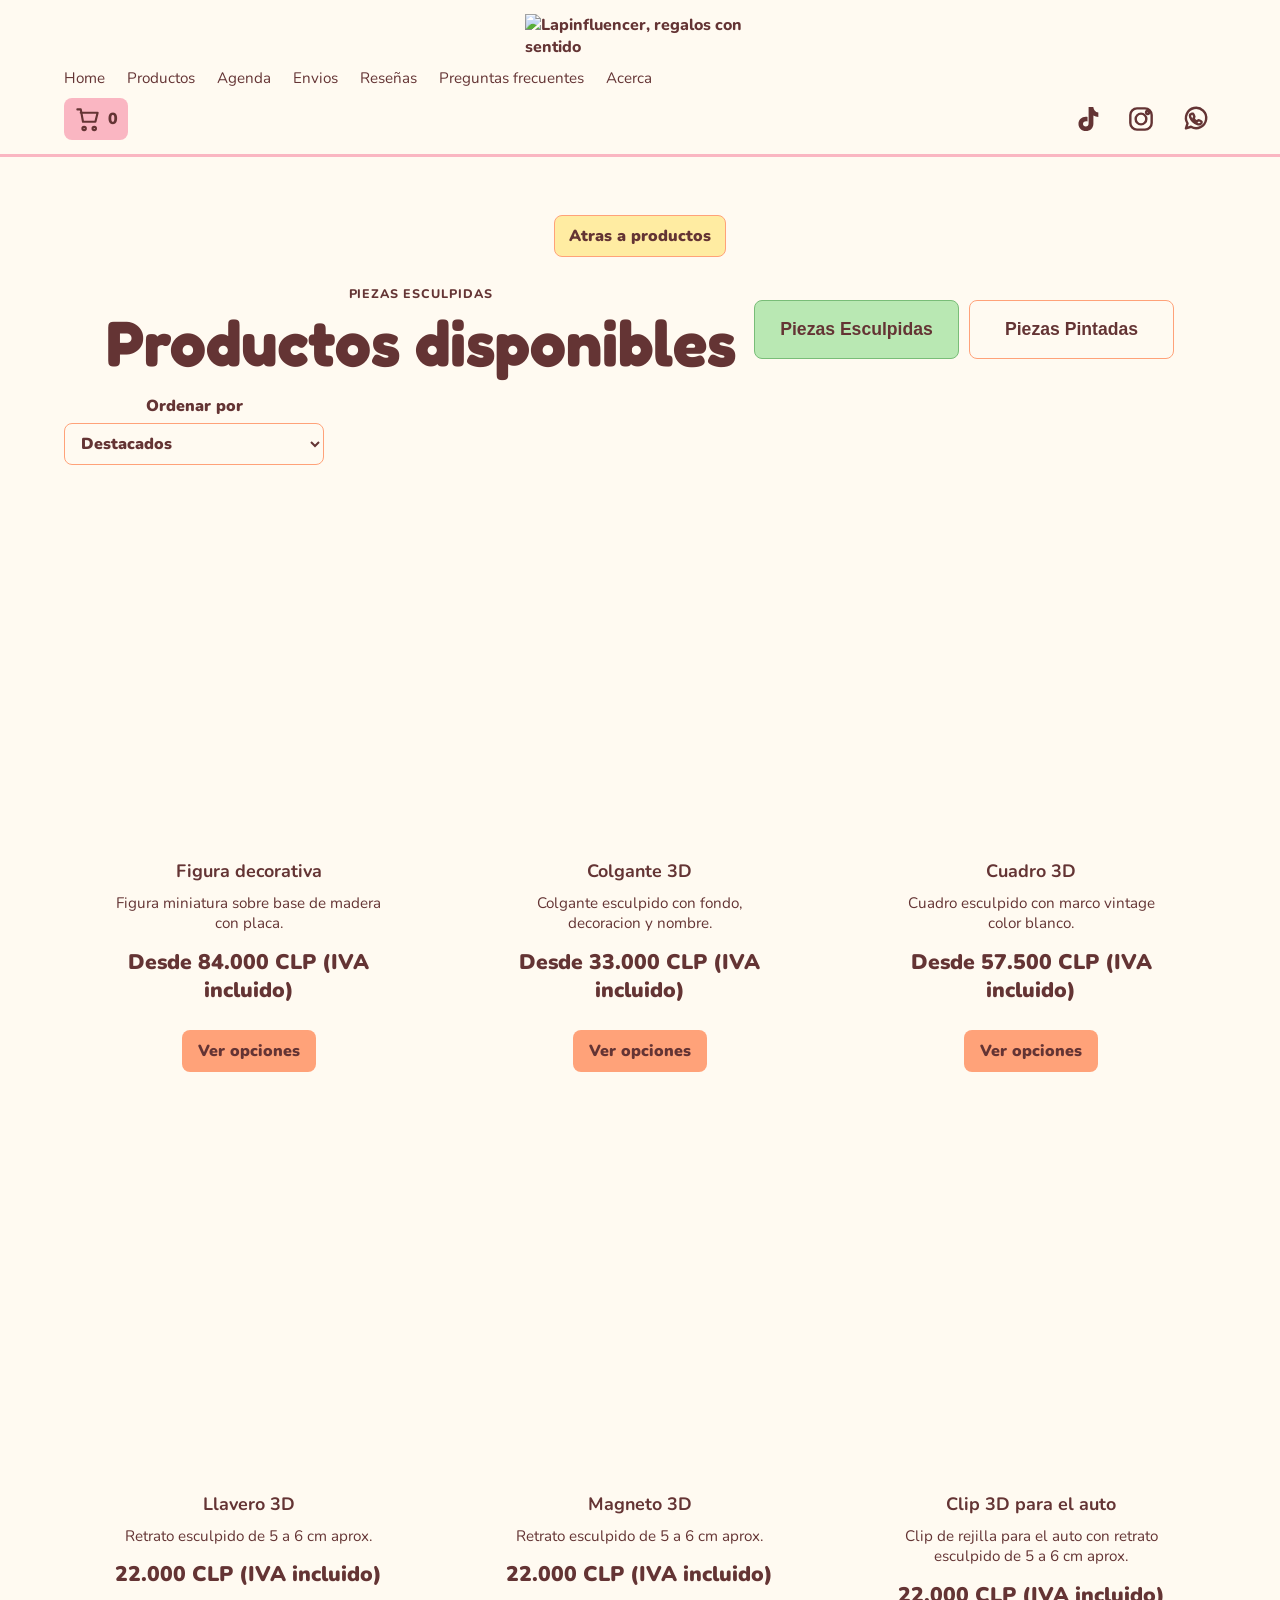
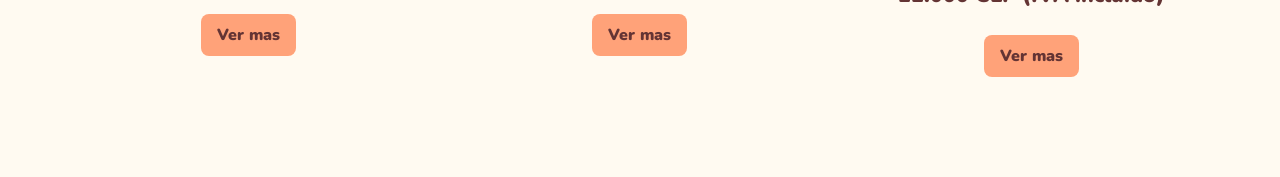
==== categoria.html @ a0ff8cf0 "Add files via upload" ====
<!doctype html>
<html lang="es">
  <head>
    <meta charset="utf-8" />
    <meta name="viewport" content="width=device-width, initial-scale=1" />
    <title>Categoria | Lapinfluencer</title>
    <link rel="preconnect" href="https://fonts.googleapis.com" />
    <link rel="preconnect" href="https://fonts.gstatic.com" crossorigin />
    <link href="https://fonts.googleapis.com/css2?family=Fredoka:wght@600;700&family=Nunito:wght@400;700;900&display=swap" rel="stylesheet" />
    <link rel="stylesheet" href="styles.css" />
  </head>
  <body>
    <header class="site-header">
      <a class="brand" href="index.html#inicio" aria-label="Ir al inicio">
        <img class="brand-logo" src="assets/logo-lapinfluencer.png" alt="Lapinfluencer, regalos con sentido" />
      </a>
      <nav class="top-nav" aria-label="Navegacion principal">
        <a href="index.html#inicio">Home</a>
        <a href="index.html#productos">Productos</a>
        <a href="index.html#agenda">Agenda</a>
        <a href="index.html#envios">Envios</a>
        <a href="index.html#reviews">Reseñas</a>
        <a href="index.html#preguntas">Preguntas frecuentes</a>
        <a href="index.html#acerca">Acerca</a>
      </nav>
      <div class="header-actions">
        <button class="cart-button" type="button" id="cart-open-button" aria-label="Abrir carrito">
          <svg aria-hidden="true" viewBox="0 0 24 24">
            <path d="M6 6h15l-2 8H8L6 3H3" />
            <circle cx="9" cy="20" r="1.5" />
            <circle cx="18" cy="20" r="1.5" />
          </svg>
          <span id="cart-count">0</span>
        </button>
        <div class="social-links" aria-label="Redes sociales">
          <a href="https://www.tiktok.com/@lapinfluencer" target="_blank" rel="noopener" aria-label="TikTok Lapinfluencer">
            <svg aria-hidden="true" viewBox="0 0 24 24">
              <path d="M16.7 3c.3 2.2 1.6 3.8 3.8 4.2v3.3c-1.3 0-2.5-.4-3.7-1.1v5.9c0 3.4-2.3 5.7-5.7 5.7-3 0-5.5-2.3-5.5-5.3 0-3.2 2.6-5.5 5.9-5.3.3 0 .6.1.9.1v3.4c-.3-.1-.6-.2-1-.2-1.4 0-2.4.8-2.4 2 0 1.1.9 1.9 2.1 1.9 1.3 0 2.1-.8 2.1-2.4V3h3.5Z" />
            </svg>
          </a>
          <a href="https://www.instagram.com/lapinfluencer/" target="_blank" rel="noopener" aria-label="Instagram Lapinfluencer">
            <svg aria-hidden="true" viewBox="0 0 24 24">
              <rect x="4" y="4" width="16" height="16" rx="5" />
              <circle cx="12" cy="12" r="4" />
              <circle cx="17" cy="7" r="1.2" />
            </svg>
          </a>
          <a href="https://wa.me/56985781006" target="_blank" rel="noopener" aria-label="WhatsApp Lapinfluencer">
            <svg aria-hidden="true" viewBox="0 0 24 24">
              <path d="M5.2 19 6.4 15.3A7.6 7.6 0 1 1 9 17.8L5.2 19Z" />
              <path d="M9.1 8.4c.2-.4.4-.4.7-.4h.5c.2 0 .4.1.5.4l.7 1.6c.1.2.1.4-.1.6l-.4.5c-.1.1-.2.3 0 .5.5.9 1.3 1.7 2.3 2.2.2.1.4.1.5-.1l.6-.7c.2-.2.4-.2.6-.1l1.6.8c.3.1.4.3.4.6 0 .6-.5 1.4-1.1 1.6-.5.2-1.1.3-2-.1-2.5-.8-4.6-2.9-5.5-5.3-.3-.8-.2-1.4 0-1.8Z" />
            </svg>
          </a>
        </div>
      </div>
    </header>

    <main>
      <section class="category-page" id="productos" aria-labelledby="current-category-title">
        <a class="back-link" href="index.html#productos">Atras a productos</a>
        <div class="toolbar">
          <div>
            <p class="eyebrow" id="current-category-label">Productos</p>
            <h1 id="current-category-title">Productos disponibles</h1>
          </div>
          <div class="category-tabs" aria-label="Cambiar categoria">
            <button class="category-button active" type="button" data-category="esculpidas">
              <span>Piezas Esculpidas</span>
            </button>
            <button class="category-button" type="button" data-category="pintadas">
              <span>Piezas Pintadas</span>
            </button>
          </div>
        </div>

        <label class="sort-choice" aria-label="Ordenar productos">
          <span>Ordenar por</span>
          <select id="sort-select">
            <option value="featured">Destacados</option>
            <option value="price-asc">Ordenar de menor a mayor</option>
            <option value="price-desc">Ordenar de mayor a menor</option>
          </select>
        </label>

        <button class="text-button" type="button" id="back-button" hidden>Atras</button>
        <div class="product-grid" id="product-grid" aria-live="polite"></div>
        <div class="option-view" id="option-view" hidden></div>
      </section>
    </main>

    <aside class="cart-drawer" id="cart-drawer" aria-label="Carrito" hidden>
      <div class="cart-panel">
        <div class="cart-header">
          <h2>Carrito</h2>
          <button class="icon-button" type="button" id="cart-close-button" aria-label="Cerrar carrito">x</button>
        </div>
        <div class="cart-items" id="cart-items"></div>
        <p class="cart-agenda" id="cart-agenda">Agenda: sin semana seleccionada.</p>
        <p class="cart-empty" id="cart-empty">Tu carrito esta vacio.</p>
        <div class="cart-summary">
          <p class="cart-total" id="cart-total">Total referencial: 0 CLP</p>
          <p class="cart-final" id="cart-final">Total del pedido: 0 CLP</p>
          <p class="cart-deposit" id="cart-deposit">Abono para agendar: 0 CLP</p>
          <label class="payment-field">
            <span>Metodo de pago</span>
            <select id="cart-payment">
              <option value="">Seleccionar</option>
              <option value="Transferencia">Transferencia</option>
              <option value="Deposito">Deposito</option>
              <option value="Link de pago credito">Link de pago credito</option>
            </select>
          </label>
          <p class="cart-warning" id="cart-warning" hidden></p>
        </div>
        <p class="cart-note">Al agendar pedido seras redirigido a WhatsApp para coordinar los detalles.</p>
        <a class="button primary cart-whatsapp" id="cart-whatsapp" href="https://wa.me/56985781006" target="_blank" rel="noopener">Agendar Pedido</a>
      </div>
    </aside>

    <script src="script.js"></script>
  </body>
</html>
---- styles.css ----
:root {
  --ink: #643434;
  --muted: #643434;
  --paper: #fffaf1;
  --surface: #fffaf1;
  --rose: #fab6c2;
  --rose-dark: #643434;
  --mint: #ffa279;
  --sky: #ffeca2;
  --sun: #ffa279;
  --line: #ffa279;
  --shadow: 0 18px 45px rgba(100, 52, 52, 0.13);
  font-family: "Nunito", Arial, Helvetica, sans-serif;
}

* {
  box-sizing: border-box;
}

html {
  scroll-behavior: smooth;
}

body {
  margin: 0;
  color: var(--ink);
  background: var(--paper);
}

main {
  text-align: center;
}

a {
  color: inherit;
  text-decoration: none;
}

.site-header {
  position: static;
  z-index: auto;
  display: grid;
  grid-template-columns: 1fr;
  grid-template-areas:
    "brand"
    "nav"
    "actions";
  align-items: start;
  justify-content: flex-start;
  row-gap: 10px;
  min-height: 96px;
  padding: 14px 5vw;
  background: rgba(255, 250, 241, 0.92);
  border-bottom: 3px solid #fab6c2;
  backdrop-filter: blur(14px);
}

.brand,
.top-nav,
.hero-actions,
.toolbar,
.social-links,
.header-actions,
.cart-button {
  display: flex;
  align-items: center;
}

.brand {
  grid-area: brand;
  justify-self: center;
  gap: 10px;
  font-weight: 800;
  letter-spacing: 0;
}

.brand-logo {
  display: block;
  width: min(230px, 58vw);
  height: auto;
}

.brand-text {
  display: grid;
  gap: 2px;
  line-height: 1;
}

.brand-text strong {
  font-size: 0.98rem;
}

.brand-text small {
  color: var(--muted);
  font-size: 0.66rem;
  font-weight: 900;
  letter-spacing: 0.08em;
}

.brand-mark {
  display: grid;
  width: 38px;
  height: 38px;
  place-items: center;
  color: #643434;
  background: #fab6c2;
  border-radius: 8px;
}

.top-nav {
  grid-area: nav;
  width: 100%;
  gap: 22px;
  color: var(--muted);
  font-size: 0.95rem;
}

.top-nav a {
  flex: 0 0 auto;
}

.header-actions {
  grid-area: actions;
  display: grid;
  grid-template-columns: auto 1fr auto;
  align-items: center;
  gap: 12px;
  width: 100%;
  white-space: nowrap;
}

.cart-button {
  grid-column: 1;
  gap: 7px;
  min-height: 42px;
  padding: 0 10px;
  color: #643434;
  background: #fab6c2;
  border: 0;
  border-radius: 8px;
  cursor: pointer;
  font: inherit;
  font-weight: 900;
}

.cart-button svg {
  width: 27px;
  height: 27px;
  fill: none;
  stroke: currentColor;
  stroke-linecap: round;
  stroke-linejoin: round;
  stroke-width: 1.9;
}

.social-links {
  grid-column: 3;
  justify-self: end;
  margin-left: 0;
  gap: 12px;
}

.social-links a {
  display: grid;
  width: 42px;
  height: 42px;
  place-items: center;
  color: #643434;
  background: transparent;
  border-radius: 0;
  font-size: 0.78rem;
  font-weight: 900;
}

.social-links svg {
  width: 32px;
  height: 32px;
  fill: none;
  stroke: currentColor;
  stroke-linecap: round;
  stroke-linejoin: round;
  stroke-width: 1.8;
}

.social-links a:first-child svg {
  fill: currentColor;
  stroke: none;
}

.social-links a:nth-child(1) {
  background: transparent;
}

.social-links a:nth-child(2) {
  color: #643434;
  background: transparent;
}

.social-links a:nth-child(3) {
  background: transparent;
}

.cart-drawer {
  position: fixed;
  inset: 0;
  z-index: 30;
  display: flex;
  justify-content: flex-end;
  background: rgba(100, 52, 52, 0.32);
}

.cart-drawer[hidden] {
  display: none;
}

.cart-panel {
  display: grid;
  grid-template-rows: auto minmax(90px, 1fr) auto auto auto auto;
  width: min(420px, 100%);
  height: 100%;
  padding: 22px;
  overflow: hidden;
  background: #fffaf1;
  border-left: 6px solid #fab6c2;
  box-shadow: var(--shadow);
}

.cart-header {
  display: flex;
  align-items: center;
  justify-content: space-between;
  gap: 16px;
  margin-bottom: 18px;
}

.cart-header h2 {
  margin: 0;
  font-size: 2rem;
}

.icon-button {
  display: grid;
  width: 38px;
  height: 38px;
  place-items: center;
  color: var(--ink);
  background: #fffaf1;
  border: 1px solid var(--line);
  border-radius: 8px;
  cursor: pointer;
  font-size: 1.6rem;
  line-height: 1;
}

.cart-items {
  display: grid;
  align-content: start;
  align-items: start;
  gap: 12px;
  min-height: 0;
  padding-right: 4px;
  overflow: auto;
}

.cart-item {
  display: grid;
  grid-template-columns: minmax(0, 1fr) auto;
  align-items: start;
  gap: 14px;
  padding: 14px;
  text-align: left;
  background: #fffaf1;
  border: 1px solid #fab6c2;
  border-radius: 8px;
}

.cart-item h3 {
  margin: 0 0 6px;
  font-size: 1rem;
  line-height: 1.25;
  overflow-wrap: anywhere;
}

.cart-item p,
.cart-item span,
.cart-empty,
.cart-note,
.cart-agenda {
  margin: 0;
  color: var(--muted);
  line-height: 1.45;
}

.cart-agenda {
  margin-top: 16px;
  padding: 12px;
  background: #fab6c2;
  border: 1px solid #ffa279;
  border-radius: 8px;
  font-weight: 900;
}

.cart-note {
  margin-top: 16px;
  padding: 12px;
  background: #ffeca2;
  border: 1px solid #ffa279;
  border-radius: 8px;
  font-weight: 800;
}

.cart-summary {
  display: grid;
  gap: 10px;
  margin-top: 12px;
  padding: 12px;
  max-height: 44vh;
  overflow: auto;
  text-align: center;
  background: rgba(250, 182, 194, 0.32);
  border: 1px solid #fab6c2;
  border-radius: 8px;
}

.cart-total {
  margin: 0;
  color: #643434;
  font-size: 1.08rem;
  font-weight: 900;
}

.cart-final,
.cart-deposit {
  margin: 0;
  color: #643434;
  font-weight: 900;
}

.cart-final,
.cart-deposit {
  font-size: 1.02rem;
}

.payment-field {
  display: grid;
  gap: 6px;
  color: #643434;
  font-weight: 900;
}

.payment-field select {
  width: 100%;
  min-height: 38px;
  padding: 0 10px;
  color: #643434;
  background: #fffaf1;
  border: 1px solid #ffa279;
  border-radius: 8px;
  font: inherit;
  text-align: center;
}

.cart-warning {
  color: #643434;
  background: #ffeca2;
  border: 1px solid #ffa279;
  border-radius: 8px;
}

.cart-warning {
  margin: 0;
  padding: 10px;
  font-weight: 900;
  line-height: 1.35;
}

.cart-warning a {
  display: inline-flex;
  align-items: center;
  justify-content: center;
  margin-top: 8px;
  padding: 8px 12px;
  color: #643434;
  text-decoration: none;
  background: #ffa279;
  border-radius: 8px;
}

.remove-button {
  min-height: 34px;
  padding: 0 10px;
  color: var(--rose-dark);
  background: #ffeca2;
  border: 1px solid #ffa279;
  border-radius: 8px;
  cursor: pointer;
  font: inherit;
  font-weight: 800;
}

.cart-whatsapp {
  margin-top: 16px;
}

.cart-whatsapp.disabled {
  pointer-events: none;
  background: #d8d0c8;
  opacity: 0.75;
}

.hero {
  display: grid;
  grid-template-columns: minmax(0, 0.9fr) minmax(260px, 0.75fr);
  gap: 18px;
  align-items: center;
  justify-items: center;
  min-height: auto;
  padding: 18px 5vw 8px;
}

.hero-copy {
  display: grid;
  justify-items: center;
  gap: 5px;
  max-width: 720px;
}

.hero-subtitle {
  color: #643434;
  font-weight: 900;
  text-transform: uppercase;
}

.monthly-spots {
  color: #643434;
  font-weight: 700;
  text-transform: none;
}

.hero-photo,
.about-photo {
  margin: 0;
}

.hero-photo img,
.about-photo img {
  display: block;
  width: 100%;
  height: auto;
  border-radius: 8px;
}

.hero-photo img {
  max-width: 520px;
  margin: 0 auto;
}

.hero-subtitle {
  max-width: 760px;
  margin-bottom: 0;
  font-size: clamp(1rem, 2vw, 1.45rem);
  line-height: 1.1;
}

.monthly-spots {
  margin-top: 0;
  padding: 0;
  background: transparent;
  border: 0;
}

.eyebrow {
  margin: 0 0 10px;
  color: var(--rose-dark);
  font-size: 0.78rem;
  font-weight: 800;
  letter-spacing: 0.08em;
  text-transform: uppercase;
}

h1,
h2,
h3,
p {
  margin-top: 0;
}

h1,
h2,
h3,
.brand-text strong,
.choice-card strong,
.week-label {
  font-family: "Fredoka", "Arial Black", "Nimbus Sans", Arial, Helvetica, sans-serif;
  font-weight: 700;
}

h1 {
  max-width: 780px;
  margin-bottom: 0;
  font-size: clamp(1.9rem, 4.4vw, 3.45rem);
  line-height: 0.98;
  letter-spacing: 0;
}

h2 {
  margin-bottom: 12px;
  font-size: clamp(2rem, 4vw, 3.8rem);
  line-height: 1;
  letter-spacing: 0;
}

h3 {
  margin-bottom: 0;
  font-size: 1.55rem;
  letter-spacing: 0;
}

.hero-copy p:not(.eyebrow),
.about-copy p {
  max-width: 620px;
  color: var(--muted);
  font-size: 1.1rem;
  line-height: 1.65;
}

.hero-copy p:not(.eyebrow) {
  margin-bottom: 0;
  font-size: 1rem;
  line-height: 1.35;
}

.hero-copy .monthly-spots {
  color: #643434;
  font-weight: 700;
}

.idea-callout {
  display: grid;
  gap: 10px;
  justify-items: center;
  max-width: 900px;
  margin: 0 auto;
  padding: 20px;
  background: #ffeca2;
  border: 1px solid #ffa279;
  border-radius: 8px;
}

.idea-button {
  justify-self: center;
}

.idea-callout p {
  margin: 0;
  color: #643434;
  font-size: clamp(1.25rem, 2.4vw, 2rem);
  font-weight: 900;
}

.about-link {
  margin-top: 8px;
}

.hero-actions {
  flex-wrap: wrap;
  justify-content: center;
  gap: 12px;
  margin-top: 28px;
}

.button,
.text-button {
  min-height: 44px;
  border: 1px solid transparent;
  border-radius: 8px;
  cursor: pointer;
  font: inherit;
  font-weight: 800;
}

.button {
  display: inline-flex;
  align-items: center;
  justify-content: center;
  padding: 0 20px;
}

.primary {
  color: #643434;
  background: #ffa279;
}

.secondary {
  color: var(--rose-dark);
  background: #fab6c2;
  border-color: #ffa279;
}

.hero-visual {
  position: relative;
  min-height: 500px;
}

.portrait-card {
  position: absolute;
  display: grid;
  gap: 18px;
  align-content: center;
  justify-items: center;
  width: min(76%, 350px);
  min-height: 390px;
  padding: 28px;
  color: #fffaf1;
  border: 1px solid rgba(255, 255, 255, 0.55);
  border-radius: 8px;
  box-shadow: var(--shadow);
}

.portrait-one {
  top: 20px;
  right: 0;
  background:
    radial-gradient(circle at 50% 35%, rgba(255, 255, 255, 0.36) 0 17%, transparent 18%),
    linear-gradient(155deg, var(--mint), var(--rose));
}

.portrait-two {
  left: 0;
  bottom: 10px;
  min-height: 310px;
  background:
    radial-gradient(circle at 50% 36%, rgba(255, 255, 255, 0.36) 0 18%, transparent 19%),
    linear-gradient(155deg, var(--sun), var(--rose));
}

.pet-face {
  display: grid;
  width: 150px;
  height: 150px;
  place-items: center;
  border: 6px solid rgba(255, 255, 255, 0.78);
  border-radius: 50%;
  font-size: 2.5rem;
  font-weight: 900;
}

.portrait-card small {
  font-size: 1rem;
  font-weight: 800;
}

.catalog-shell,
.about,
.faq,
.agenda,
.reviews-section,
.idea-section {
  padding: 84px 5vw;
}

.idea-section {
  background: #fffaf1;
  border-top: 8px solid #ffeca2;
}

.reviews-section {
  background: #fffaf1;
  border-top: 8px solid #fab6c2;
}

.reviews-grid {
  display: grid;
  grid-template-columns: repeat(3, minmax(0, 1fr));
  gap: 22px;
  max-width: 1040px;
  margin: 0 auto;
}

.review-card {
  display: grid;
  justify-items: center;
  gap: 12px;
  padding: 18px;
  text-align: center;
  background: rgba(255, 236, 162, 0.22);
  border: 1px solid #fab6c2;
  border-radius: 8px;
}

.review-card img {
  display: block;
  width: auto;
  max-width: 100%;
  max-height: 180px;
  object-fit: contain;
}

.review-stars {
  color: #ffa279;
  font-size: 1.25rem;
  font-weight: 900;
  letter-spacing: 0;
}

.review-card p {
  margin: 0;
  color: #643434;
  line-height: 1.45;
}

.customer-reviews {
  display: grid;
  gap: 18px;
  max-width: 1040px;
  margin: 28px auto 0;
}

.customer-reviews h3,
.review-form h3 {
  margin: 0;
  text-align: center;
}

.customer-reviews[hidden] {
  display: none;
}

.review-form {
  display: grid;
  gap: 16px;
  max-width: 820px;
  margin: 30px auto 0;
  padding: 22px;
  text-align: center;
  background: rgba(250, 182, 194, 0.22);
  border: 1px solid #fab6c2;
  border-radius: 8px;
}

.review-form-heading {
  display: grid;
  gap: 6px;
}

.review-form-heading p {
  margin: 0;
  line-height: 1.45;
}

.review-form-grid {
  display: grid;
  grid-template-columns: repeat(2, minmax(0, 1fr));
  gap: 14px;
}

.review-form label {
  display: grid;
  gap: 7px;
  text-align: left;
}

.review-form span {
  font-weight: 800;
}

.review-form input,
.review-form textarea {
  width: 100%;
  padding: 11px 12px;
  color: #643434;
  font: inherit;
  background: #fffaf1;
  border: 1px solid #fab6c2;
  border-radius: 8px;
}

.password-field {
  position: relative;
  display: block;
}

.password-field input {
  padding-right: 48px;
}

.password-toggle {
  position: absolute;
  top: 50%;
  right: 8px;
  display: grid;
  width: 34px;
  height: 34px;
  padding: 0;
  place-items: center;
  color: #643434;
  background: transparent;
  border: 0;
  cursor: pointer;
}

.password-toggle svg {
  width: 22px;
  height: 22px;
  fill: none;
  stroke: currentColor;
  stroke-width: 2;
  transform: translateY(-50%);
}

.rating-stars {
  display: inline-flex;
  gap: 5px;
  align-items: center;
  justify-content: flex-start;
}

.rating-stars button {
  padding: 0;
  color: #fab6c2;
  background: transparent;
  border: 0;
  cursor: pointer;
  font: inherit;
  font-size: 2rem;
  line-height: 1;
}

.rating-stars button.active {
  color: #ffa279;
}

.review-form textarea {
  resize: vertical;
}

.review-form .button {
  justify-self: center;
}

.review-form-message {
  min-height: 1.25em;
  margin: 0;
  font-weight: 800;
}

.review-form-message.success {
  color: #3f8d4f;
}

.review-form-message.error {
  color: #9a3a3a;
}

@media (max-width: 680px) {
  .review-form-grid {
    grid-template-columns: 1fr;
  }

  .option-image-row-pair {
    grid-template-columns: 1fr;
    gap: 0;
  }

  .option-image-row-pair .option-image-primary {
    min-height: 220px;
    margin-bottom: -12px;
  }

  .option-image-row-pair .option-image-secondary {
    min-height: 190px;
    margin-top: -10px;
  }
}

.catalog-shell {
  padding-top: 18px;
}

.section-heading {
  max-width: 760px;
  margin: 0 auto 28px;
}

.catalog-layout {
  display: grid;
  grid-template-columns: 320px minmax(0, 1fr);
  gap: 24px;
  align-items: center;
}

.catalog-choice {
  display: grid;
  grid-template-columns: repeat(2, minmax(0, 1fr));
  gap: 18px;
  align-items: stretch;
  max-width: 980px;
  margin: 0 auto;
}

.choice-card {
  display: flex;
  flex-direction: column;
  align-items: center;
  gap: 18px;
  min-height: 230px;
  padding: 24px;
  text-align: center;
  background: transparent;
  border: 0;
  border-radius: 8px;
}

.choice-copy {
  display: flex;
  flex-direction: column;
  align-items: center;
  gap: 8px;
  min-width: 0;
}

.choice-card strong {
  display: block;
  margin-bottom: 8px;
  font-size: clamp(1.6rem, 3vw, 2.4rem);
  line-height: 1;
}

.choice-card small {
  display: grid;
  gap: 14px;
  color: #643434;
  font-size: 1rem;
  line-height: 1.45;
}

.choice-icon {
  display: flex;
  width: 100%;
  height: 220px;
  align-items: center;
  justify-content: center;
  color: #643434;
  background: transparent;
  border-radius: 8px;
  font-size: 1.6rem;
  font-weight: 900;
  overflow: visible;
  padding: 0;
}

.choice-icon img {
  display: block;
  width: auto;
  max-width: 100%;
  height: auto;
  max-height: 100%;
  margin: 0 auto;
  object-fit: contain;
}

.choice-painted .choice-icon {
  color: #643434;
  background: transparent;
}

.choice-painted .choice-icon img {
  object-position: center center;
}

.choice-sculpted {
  border-color: transparent;
}

.choice-painted {
  border-color: transparent;
}

.catalog-panel,
.catalog-content {
  background: var(--surface);
  border: 1px solid #fab6c2;
  border-radius: 8px;
  box-shadow: var(--shadow);
}

.catalog-panel {
  display: grid;
  gap: 8px;
  padding: 10px;
}

.category-button {
  display: grid;
  justify-items: center;
  gap: 6px;
  width: 100%;
  padding: 18px;
  color: var(--ink);
  text-align: center;
  background: transparent;
  border: 1px solid transparent;
  border-radius: 8px;
  cursor: pointer;
}

.category-button span {
  font-size: 1.1rem;
  font-weight: 900;
}

.category-button small {
  color: var(--muted);
  line-height: 1.4;
}

.category-button.active {
  background: #fab6c2;
  border-color: #ffa279;
}

.catalog-content {
  min-height: 520px;
  padding: 22px;
}

.toolbar {
  justify-content: space-between;
  gap: 18px;
  margin-bottom: 20px;
}

.sort-choice {
  display: grid;
  gap: 6px;
  max-width: 260px;
  margin: -4px 0 18px;
  color: #643434;
  font-weight: 900;
}

.sort-choice select {
  min-height: 42px;
  width: 100%;
  color: #643434;
  background: #fffaf1;
  border: 1px solid #ffa279;
  border-radius: 8px;
  padding: 0 12px;
  font: inherit;
}

.text-button {
  padding: 0 16px;
  color: var(--rose-dark);
  background: #fab6c2;
  border-color: #ffa279;
}

.product-grid,
.option-grid {
  display: grid;
  grid-template-columns: repeat(3, minmax(0, 1fr));
  gap: 28px 22px;
}

.product-options {
  display: grid;
  gap: 24px;
}

.option-group {
  display: grid;
  gap: 12px;
  margin-bottom: 22px;
}

.option-group h5 {
  margin: 0;
  padding: 10px 12px;
  color: #643434;
  background: #ffeca2;
  border-left: 6px solid #ffa279;
  border-radius: 8px;
  font-size: 1.05rem;
}

.product-card,
.option-card {
  display: flex;
  flex-direction: column;
  align-items: center;
  gap: 16px;
  min-height: 0;
  padding: 16px;
  text-align: center;
  background: transparent;
  border: 0;
  border-radius: 8px;
}

.product-card {
  justify-content: flex-start;
}

.product-image {
  display: flex;
  width: 100%;
  height: 320px;
  align-items: center;
  justify-content: center;
  color: #fffaf1;
  background: transparent;
  border-radius: 8px;
  font-size: 2rem;
  font-weight: 900;
  overflow: visible;
  padding: 0;
  flex: 0 0 auto;
}

.product-card:nth-child(2n) .product-image {
  background: transparent;
}

.product-card:nth-child(3n) .product-image {
  background: transparent;
}

.product-image img {
  display: block;
  width: auto;
  max-width: min(100%, 320px);
  height: auto;
  max-height: 320px;
  margin: 0 auto;
  object-fit: contain;
}

.card-body {
  display: flex;
  flex-direction: column;
  align-items: center;
  gap: 10px;
  max-width: 280px;
  flex: 0 0 auto;
}

.card-body h4,
.option-card h4 {
  margin: 24px 0 0;
  font-size: 1.12rem;
}

.card-body p,
.option-card p {
  margin: 0;
  color: var(--muted);
  font-size: 0.95rem;
  line-height: 1.35;
}

.price {
  margin-top: 4px;
  color: var(--rose-dark);
  font-size: 1.32rem;
  font-weight: 900;
}

.card-action {
  display: grid;
  place-items: center;
  align-self: center;
  margin-top: 10px;
  min-height: 42px;
  padding: 0 16px;
  color: #643434;
  background: #ffa279;
  border: 0;
  border-radius: 8px;
  cursor: pointer;
  font: inherit;
  font-weight: 900;
  text-decoration: none;
}

.card-action:active,
.card-action.selected,
.category-button.active,
.category-tabs .category-button.active {
  background: #b9e8b3;
  border-color: #79bd78;
}

.two-options {
  grid-template-columns: repeat(2, minmax(0, 1fr));
  max-width: 860px;
  margin: 0 auto;
}

.option-image-space {
  width: 100%;
  min-height: 220px;
  display: flex;
  align-items: center;
  justify-content: center;
  flex: 0 0 auto;
  overflow: visible;
}

.option-image-row {
  display: grid;
  grid-template-columns: 1fr;
  gap: 12px;
  width: 100%;
}

.option-image-placeholder {
  border: 2px dashed rgba(100, 52, 52, 0.22);
  border-radius: 8px;
}

.option-image-space img {
  display: block;
  width: auto;
  max-width: min(100%, 260px);
  height: auto;
  max-height: 220px;
  object-fit: contain;
}

.option-image-row-pair {
  grid-template-columns: minmax(0, 1.1fr) minmax(0, 0.9fr);
  align-items: center;
  gap: 4px;
}

.option-image-row-pair .option-image-primary {
  min-height: 230px;
  margin-bottom: 0;
}

.option-image-row-pair .option-image-primary img {
  max-width: min(100%, 340px);
  max-height: 230px;
}

.option-image-row-pair .option-image-secondary {
  min-height: 200px;
  margin-top: 0;
}

.option-image-row-pair .option-image-secondary img {
  max-width: min(100%, 300px);
  max-height: 210px;
}

@media (max-width: 680px) {
  .option-image-row-pair {
    grid-template-columns: 1fr;
    gap: 0;
  }

  .option-image-row-pair .option-image-primary {
    min-height: 220px;
    margin-bottom: -12px;
  }

  .option-image-row-pair .option-image-secondary {
    min-height: 190px;
    margin-top: -10px;
  }
}

.lienzo-options {
  grid-template-columns: repeat(2, minmax(0, 1fr));
  max-width: 960px;
  margin: 0 auto;
}

.lienzo-group {
  gap: 14px;
}

.lienzo-block {
  display: grid;
  gap: 10px;
  justify-items: center;
  width: 100%;
}

.lienzo-block-image {
  max-width: 520px;
  min-height: 240px;
}

.selected-group-hero {
  display: flex;
  justify-content: center;
  width: 100%;
}

.selected-group-hero img {
  display: block;
  width: auto;
  max-width: min(100%, 420px);
  max-height: 300px;
  object-fit: contain;
}

.lienzo-block .option-grid {
  width: 100%;
}

.option-grid.three-options {
  grid-template-columns: repeat(3, minmax(0, 1fr));
  max-width: 1040px;
  margin: 0 auto;
}

.card-action:disabled {
  background: #d8d0c8;
  cursor: not-allowed;
  opacity: 0.85;
}

.option-view h4 {
  margin: 0 0 14px;
  font-size: 1.5rem;
}

.option-card ul {
  display: grid;
  gap: 8px;
  margin: 0;
  padding-left: 0;
  color: var(--muted);
  list-style-position: inside;
  text-align: center;
}

.color-choice,
.variant-choice {
  display: grid;
  gap: 6px;
  color: #643434;
  font-weight: 900;
}

.color-choice select,
.variant-choice select {
  min-height: 42px;
  width: 100%;
  color: #643434;
  background: #fffaf1;
  border: 1px solid #ffa279;
  border-radius: 8px;
  padding: 0 12px;
  font: inherit;
}

.addon-choice {
  display: grid;
  gap: 8px;
  color: #643434;
}

.addon-choice label {
  display: flex;
  gap: 8px;
  align-items: center;
  justify-content: center;
  padding: 10px;
  text-align: center;
  background: #ffeca2;
  border: 1px solid #ffa279;
  border-radius: 8px;
  line-height: 1.35;
}

.addon-choice input {
  margin-top: 3px;
  accent-color: #ffa279;
}

.catalog-note {
  margin-top: 14px;
  max-width: 760px;
  margin-right: auto;
  margin-left: auto;
  padding: 14px 16px;
  color: #643434;
  background: #ffeca2;
  border: 1px solid #ffa279;
  border-radius: 8px;
  line-height: 1.45;
}

.about {
  display: grid;
  grid-template-columns: minmax(0, 1fr) minmax(180px, 240px);
  gap: 22px;
  align-items: center;
  justify-items: center;
  background: #fffaf1;
  border-top: 8px solid #fab6c2;
}

.about-copy {
  display: grid;
  justify-items: center;
  gap: 8px;
}

.about-copy h2 {
  margin-bottom: 2px;
}

.about-copy p {
  margin-bottom: 0;
  line-height: 1.45;
}

.about-photo img {
  max-width: 240px;
  margin: 0 auto;
  border: 0;
}

.payment-section {
  padding: 22px 5vw 10px;
  background: #fffaf1;
}

.payment-card {
  display: grid;
  grid-template-columns: 1fr;
  justify-items: center;
  gap: 14px;
  align-items: center;
  max-width: 920px;
  margin: 0 auto;
  padding: 22px;
  color: #643434;
  text-align: center;
  background: #ffeca2;
  border-radius: 8px;
}

.payment-card h2 {
  margin-bottom: 8px;
}

.payment-card p {
  margin: 0;
  line-height: 1.5;
}

.payment-card p + p {
  margin-top: 8px;
}

.payment-icon {
  display: grid;
  width: 62px;
  height: 62px;
  place-items: center;
  justify-self: center;
  color: #643434;
  background: #fab6c2;
  border: 2px solid #ffa279;
  border-radius: 50%;
}

.payment-icon svg {
  width: 36px;
  height: 36px;
  fill: none;
  stroke: currentColor;
  stroke-linecap: round;
  stroke-linejoin: round;
  stroke-width: 1.7;
}

.shipping-section {
  padding: 10px 5vw 42px;
  background: #fffaf1;
}

.shipping-card {
  display: grid;
  justify-items: center;
  gap: 12px;
  max-width: 920px;
  min-height: 240px;
  align-content: center;
  margin: 0 auto;
  padding: 26px;
  color: #643434;
  background: #fab6c2;
  border-radius: 8px;
}

.shipping-icon {
  display: grid;
  width: 62px;
  height: 62px;
  place-items: center;
  color: #643434;
  background: #ffeca2;
  border: 2px solid #ffa279;
  border-radius: 50%;
}

.shipping-icon svg {
  width: 38px;
  height: 38px;
  fill: none;
  stroke: currentColor;
  stroke-linecap: round;
  stroke-linejoin: round;
  stroke-width: 1.7;
}

.shipping-link {
  justify-self: center;
  margin-top: 4px;
  color: #643434;
  background: #ffeca2;
  border-color: #ffa279;
}

.agenda {
  padding-top: 54px;
  padding-bottom: 8px;
  background: #fffaf1;
  border-top: 8px solid #ffa279;
}

.agenda-icon {
  display: grid;
  width: 62px;
  height: 62px;
  place-items: center;
  margin: 0 auto 12px;
  color: #643434;
  background: #fab6c2;
  border: 2px solid #ffa279;
  border-radius: 50%;
}

.agenda-icon svg {
  width: 36px;
  height: 36px;
  fill: none;
  stroke: currentColor;
  stroke-linecap: round;
  stroke-linejoin: round;
  stroke-width: 1.7;
}

.agenda .section-heading {
  margin-bottom: 18px;
}

.agenda .section-heading h2 {
  font-size: clamp(1.8rem, 3vw, 2.8rem);
}

.agenda .section-heading p:not(.eyebrow) {
  max-width: 680px;
  margin-bottom: 0;
  color: #643434;
  font-size: 0.98rem;
  line-height: 1.6;
}

.calendar-card {
  max-width: 860px;
  margin: 0 auto;
  padding: 16px;
  background: #fffaf1;
  border: 2px solid #ffa279;
  border-radius: 8px;
  box-shadow: var(--shadow);
}

.calendar-heading {
  display: flex;
  align-items: end;
  justify-content: center;
  gap: 14px;
  flex-wrap: wrap;
  margin-bottom: 12px;
  padding-bottom: 10px;
  border-bottom: 2px solid #ffa279;
}

.calendar-heading h3 {
  margin-bottom: 4px;
  font-size: 1.45rem;
}

.calendar-heading span {
  color: #643434;
  font-size: 0.9rem;
  font-weight: 900;
}

.calendar-controls {
  display: flex;
  flex-wrap: wrap;
  gap: 10px;
  justify-content: center;
}

.calendar-controls label {
  display: grid;
  gap: 6px;
  color: #643434;
  font-weight: 900;
}

.calendar-controls span {
  font-size: 0.8rem;
  text-transform: uppercase;
}

.calendar-controls select {
  min-height: 38px;
  min-width: 128px;
  padding: 0 12px;
  color: #643434;
  background: #ffeca2;
  border: 1px solid #ffa279;
  border-radius: 8px;
  font: inherit;
  font-weight: 900;
}

.calendar-grid {
  display: grid;
  gap: 8px;
}

.calendar-week {
  display: grid;
  grid-template-columns: minmax(190px, 1fr) minmax(260px, 1.35fr);
  gap: 10px;
  align-items: center;
}

.calendar-weeks {
  display: grid;
  gap: 8px;
  width: 100%;
  max-width: 760px;
  margin: 0 auto;
}

.week-card {
  min-height: 0;
  padding: 12px;
  color: #643434;
  text-align: center;
  background: #ffeca2;
  border: 2px solid #ffa279;
  border-radius: 8px;
  font: inherit;
}

.muted-week {
  padding: 4px;
  background: #fffaf1;
  border: 1px dashed #fab6c2;
  border-radius: 8px;
  opacity: 0.65;
}

.week-range {
  display: grid;
  gap: 5px;
}

.week-range strong {
  font-size: 1rem;
}

.fully-booked-week {
  background: #d8d0c8;
  border-color: #d8d0c8;
}

.agenda-type-actions {
  display: grid;
  grid-template-columns: repeat(2, minmax(0, 1fr));
  gap: 6px;
}

.agenda-slot {
  display: grid;
  gap: 2px;
  place-items: center;
  min-height: 34px;
  padding: 8px 10px;
  color: #643434;
  border: 1px solid #ffa279;
  border-radius: 8px;
  cursor: pointer;
  font: inherit;
  font-weight: 900;
}

.agenda-slot small {
  font-size: 0.78rem;
  font-weight: 800;
}

.available-slot {
  background: #fab6c2;
}

.full-slot {
  color: #643434;
  background: #d8d0c8;
  border-color: #d8d0c8;
  cursor: not-allowed;
  opacity: 1;
}

.agenda-slot.selected {
  background: #b9e8b3;
  box-shadow: 0 0 0 3px #79bd78;
}

.week-card.low {
  background: #ffeca2;
}

.week-card.full {
  color: #643434;
  background: #fab6c2;
  cursor: not-allowed;
  opacity: 0.9;
}

.week-card.full small {
  color: #643434;
  background: #fab6c2;
}

.week-card.selected {
  background: #b9e8b3;
  border-color: #79bd78;
  box-shadow: 0 0 0 4px rgba(121, 189, 120, 0.35);
}

.agenda-selected {
  width: 100%;
  max-width: 760px;
  margin: 12px auto 0;
  padding: 10px;
  color: #643434;
  background: #ffeca2;
  border: 1px solid #ffa279;
  border-radius: 8px;
  font-weight: 900;
}

.shipping-card h3 {
  font-size: 2rem;
}

.shipping-card p {
  margin: 0;
  line-height: 1.55;
}

.faq {
  padding-bottom: 46px;
  background: #fffaf1;
  border-top: 8px solid #ffeca2;
}

.product-page {
  min-height: calc(100vh - 72px);
  padding: 58px 5vw 84px;
}

.category-page {
  min-height: calc(100vh - 72px);
  padding: 58px 5vw 84px;
}

.category-page .toolbar {
  align-items: center;
  justify-content: center;
  margin-bottom: 24px;
}

.category-page .toolbar h1 {
  margin-bottom: 0;
  font-size: clamp(2.4rem, 5vw, 4.8rem);
}

.category-tabs {
  display: grid;
  grid-template-columns: 1fr 1fr;
  gap: 10px;
  min-width: min(420px, 100%);
}

.category-tabs .category-button {
  background: #fffaf1;
  border-color: #ffa279;
}

.category-tabs .category-button.active {
  background: #b9e8b3;
}

.back-link {
  display: inline-flex;
  align-items: center;
  min-height: 42px;
  margin-bottom: 28px;
  padding: 0 14px;
  color: var(--rose-dark);
  background: #ffeca2;
  border: 1px solid #ffa279;
  border-radius: 8px;
  font-weight: 900;
}

.product-page-heading {
  max-width: 780px;
  margin: 0 auto 28px;
}

.product-page-heading h1 {
  margin-bottom: 16px;
  font-size: clamp(2.6rem, 6vw, 5rem);
}

.product-page-heading p:not(.eyebrow) {
  color: var(--muted);
  font-size: 1.1rem;
  line-height: 1.6;
}

.product-detail-image {
  display: grid;
  width: min(520px, 100%);
  height: 390px;
  place-items: center;
  margin: 18px auto 0;
  padding: 0;
  background: transparent;
  border: 0;
  border-radius: 8px;
  overflow: visible;
}

.product-detail-image[hidden] {
  display: none;
}

.product-detail-image img {
  display: block;
  width: auto;
  max-width: 100%;
  height: auto;
  max-height: 100%;
  margin: 0 auto;
  object-fit: contain;
}

.faq-list {
  display: grid;
  gap: 12px;
  max-width: 900px;
  margin: 0 auto;
}

.faq-list details {
  background: #fffaf1;
  border: 1px solid #fab6c2;
  border-radius: 8px;
  box-shadow: 0 10px 28px rgba(67, 47, 37, 0.08);
}

.faq-list summary {
  position: relative;
  min-height: 58px;
  padding: 18px 20px 18px 56px;
  cursor: pointer;
  font-weight: 900;
  list-style: none;
}

.faq-list summary::-webkit-details-marker {
  display: none;
}

.faq-list summary::before {
  content: "♥";
  position: absolute;
  left: 20px;
  top: 50%;
  color: #ffa279;
  font-size: 1.45rem;
  line-height: 1;
  transform: translateY(-50%);
}

.faq-list p {
  margin: 0;
  padding: 0 20px 20px;
  color: var(--muted);
  line-height: 1.6;
}

.site-footer {
  display: grid;
  grid-template-columns: minmax(220px, 1fr) minmax(180px, 0.8fr) minmax(220px, 1fr);
  gap: 22px;
  margin-top: 42px;
  padding: 6px 5vw 20px;
  color: #643434;
  text-align: center;
  background: #fab6c2;
  border-top: 8px solid #ffa279;
}

.footer-brand,
.footer-links,
.footer-contact {
  display: grid;
  justify-items: center;
  align-content: start;
  gap: 8px;
}

.footer-brand img {
  width: min(190px, 60vw);
  height: auto;
}

.footer-brand p,
.footer-copy {
  margin: 0;
  line-height: 1.45;
}

.footer-links,
.footer-contact {
  font-weight: 800;
}

.footer-links a,
.footer-contact a {
  line-height: 1.3;
}

.footer-contact strong {
  font-family: "Fredoka", "Arial Black", "Nimbus Sans", Arial, Helvetica, sans-serif;
  font-size: 1.2rem;
}

.footer-copy {
  grid-column: 1 / -1;
  padding-top: 16px;
  border-top: 1px solid rgba(100, 52, 52, 0.25);
  font-size: 0.92rem;
  font-weight: 800;
}

@media (max-width: 920px) {
  .hero,
  .catalog-layout {
    grid-template-columns: 1fr;
  }

  .hero {
    min-height: auto;
  }

  .hero-photo,
  .about-photo {
    max-width: 520px;
  }

  .hero-visual {
    min-height: 430px;
  }

  .catalog-panel {
    grid-template-columns: 1fr 1fr;
  }

  .product-grid,
  .option-grid,
  .reviews-grid,
  .calendar-grid {
    grid-template-columns: repeat(2, minmax(0, 1fr));
  }
}

@media (max-width: 640px) {
  .about {
    grid-template-columns: 1fr;
  }

  .catalog-choice {
    grid-template-columns: repeat(2, minmax(0, 1fr));
    gap: 10px;
  }

  .choice-card {
    gap: 10px;
    height: 100%;
    min-height: auto;
    padding: 8px 6px;
  }

  .choice-card strong {
    margin-bottom: 6px;
    font-size: 1.15rem;
    line-height: 1.05;
  }

  .choice-card small {
    gap: 6px;
    font-size: 0.82rem;
    line-height: 1.25;
  }

  .choice-icon {
    max-width: 100%;
    height: 170px;
  }

  .site-header {
    align-items: center;
    grid-template-columns: 1fr;
    grid-template-areas:
      "brand"
      "nav"
      "actions";
    gap: 8px;
    min-height: auto;
    padding: 10px 14px 12px;
  }

  .brand-logo {
    width: min(190px, 66vw);
  }

  .top-nav {
    width: 100%;
    justify-content: center;
    flex-wrap: wrap;
    gap: 8px 14px;
    overflow: visible;
    padding: 2px 0;
    font-size: 0.84rem;
    line-height: 1.1;
    white-space: normal;
  }

  .header-actions {
    display: grid;
    grid-template-columns: auto 1fr auto;
    gap: 8px;
    margin-left: 0;
  }

  .cart-button {
    width: auto;
    min-height: 38px;
    padding: 0 9px;
    justify-content: center;
    margin-left: 0;
  }

  .cart-button svg {
    width: 24px;
    height: 24px;
  }

  .social-links {
    width: auto;
    gap: 8px;
  }

  .social-links a {
    width: 36px;
    height: 36px;
  }

  .social-links svg {
    width: 28px;
    height: 28px;
  }

  .hero,
  .catalog-shell,
  .about,
  .faq,
  .agenda,
  .product-page,
  .category-page {
    padding-right: 18px;
    padding-left: 18px;
  }

  .hero {
    gap: 8px;
    padding-top: 14px;
    padding-bottom: 6px;
  }

  h1 {
    font-size: clamp(1.75rem, 9vw, 2.35rem);
    line-height: 0.98;
  }

  h2 {
    font-size: clamp(1.75rem, 10vw, 2.45rem);
  }

  .hero-copy {
    gap: 4px;
  }

  .hero-copy p:not(.eyebrow) {
    font-size: 0.96rem;
    line-height: 1.35;
  }

  .hero-photo img {
    max-width: 300px;
  }

  .button,
  .text-button {
    max-width: 100%;
    white-space: normal;
  }

  .catalog-shell,
  .about,
  .faq,
  .agenda,
  .idea-section {
    padding-top: 44px;
    padding-bottom: 44px;
  }

  .catalog-shell {
    padding-top: 14px;
  }

  .section-heading {
    margin-bottom: 18px;
  }

  .category-page .toolbar,
  .category-tabs {
    grid-template-columns: 1fr;
    width: 100%;
  }

  .catalog-panel,
  .product-grid,
  .calendar-grid {
    grid-template-columns: 1fr;
  }

  .option-grid {
    grid-template-columns: 1fr;
  }

  .option-grid.two-options {
    grid-template-columns: repeat(2, minmax(0, 1fr));
  }

  .option-grid.three-options {
    grid-template-columns: repeat(2, minmax(0, 1fr));
  }

  .product-grid,
  .reviews-grid,
  .option-grid {
    gap: 32px;
  }

  .product-card,
  .option-card {
    min-height: auto;
    padding: 8px 6px;
  }

  .product-image {
    height: 280px;
  }

  .product-image img {
    max-width: min(100%, 280px);
    max-height: 280px;
  }

  .card-body {
    max-width: 320px;
  }

  .calendar-week {
    grid-template-columns: 1fr;
  }

  .calendar-heading {
    align-items: center;
    flex-direction: column;
  }

  .calendar-controls,
  .calendar-controls label,
  .calendar-controls select {
    width: 100%;
  }

  .calendar-card {
    padding: 12px;
    border-width: 1px;
    box-shadow: none;
  }

  .calendar-week {
    gap: 7px;
  }

  .agenda-type-actions {
    grid-template-columns: 1fr 1fr;
  }

  .calendar-heading {
    gap: 10px;
    margin-bottom: 10px;
    padding-bottom: 10px;
  }

  .calendar-heading h3 {
    font-size: 1.25rem;
  }

  .calendar-heading span {
    font-size: 0.82rem;
  }

  .calendar-controls {
    display: grid;
    grid-template-columns: 1fr 1fr;
    gap: 8px;
  }

  .calendar-controls label {
    gap: 4px;
  }

  .calendar-controls select {
    min-width: 0;
    min-height: 36px;
    padding: 0 8px;
    font-size: 0.9rem;
  }

  .calendar-weeks {
    gap: 10px;
  }

  .week-card {
    padding: 12px;
    border-width: 1px;
  }

  .week-range {
    gap: 2px;
  }

  .week-range strong {
    font-size: 1.05rem;
  }

  .week-range span {
    font-size: 0.92rem;
    line-height: 1.3;
  }

  .agenda-slot {
    min-height: 54px;
    padding: 8px 6px;
    line-height: 1.1;
  }

  .agenda-slot small {
    font-size: 0.72rem;
  }

  .agenda-selected {
    font-size: 0.9rem;
    line-height: 1.35;
  }

  .toolbar {
    align-items: center;
    flex-direction: column;
  }

  .hero-visual {
    min-height: 390px;
  }

  .portrait-card {
    width: 86%;
    min-height: 280px;
  }

  .pet-face {
    width: 112px;
    height: 112px;
  }

  .about-copy p {
    font-size: 1rem;
    line-height: 1.5;
  }

  .about-copy {
    display: contents;
  }

  .about-copy h2 {
    order: 1;
  }

  .about-photo {
    order: 2;
  }

  .about-copy p {
    order: 3;
  }

  .about-photo img {
    max-width: 190px;
  }

  .shipping-section {
    padding: 8px 18px 32px;
  }

  .payment-section {
    padding: 20px 18px 8px;
  }

  .payment-card {
    grid-template-columns: 1fr;
    gap: 12px;
    padding: 20px 16px;
  }

  .shipping-card {
    min-height: auto;
    padding: 20px 16px;
  }

  .shipping-link {
    width: 100%;
    justify-content: center;
    line-height: 1.2;
  }

  .idea-callout {
    display: grid;
    justify-items: center;
    padding: 18px 14px;
  }

  .idea-callout p {
    font-size: 1.35rem;
    line-height: 1.15;
  }

  .faq-list summary {
    min-height: 50px;
    padding: 15px 16px 15px 48px;
    line-height: 1.25;
  }

  .faq-list summary::before {
    left: 17px;
  }

  .faq-list p {
    padding: 0 16px 16px;
    line-height: 1.5;
  }

  .site-footer {
    grid-template-columns: 1fr;
    gap: 18px;
    padding: 6px 18px 18px;
  }

  .product-page,
  .category-page {
    padding-top: 34px;
    padding-bottom: 52px;
  }

  .product-detail-image {
    width: min(340px, 100%);
    height: 300px;
    margin-top: 14px;
  }
}

@media (max-width: 380px) {
  .site-header {
    padding-right: 12px;
    padding-left: 12px;
  }

  .brand-logo {
    width: min(168px, 64vw);
  }

  .top-nav {
    gap: 7px 12px;
    font-size: 0.8rem;
  }

  .cart-button {
    min-height: 34px;
  }

  .cart-button svg {
    width: 22px;
    height: 22px;
  }

  .social-links a {
    width: 32px;
    height: 32px;
  }

  .social-links svg {
    width: 25px;
    height: 25px;
  }

  h1 {
    font-size: 1.65rem;
  }

  h2 {
    font-size: 1.65rem;
  }

  .hero-photo img {
    max-width: 290px;
  }

  .catalog-shell,
  .about,
  .faq,
  .agenda,
  .idea-section {
    padding-top: 36px;
    padding-bottom: 36px;
  }

  .choice-icon {
    height: 145px;
  }

  .choice-card {
    padding: 10px 8px;
  }

  .choice-card strong {
    font-size: 1rem;
  }

  .choice-card small {
    font-size: 0.76rem;
  }

  .product-image {
    height: 240px;
  }

  .product-image img {
    max-width: min(100%, 240px);
    max-height: 240px;
  }

  .option-grid.two-options {
    grid-template-columns: 1fr;
  }

  .option-grid.three-options {
    grid-template-columns: 1fr;
  }

  .reviews-grid {
    grid-template-columns: 1fr;
  }

  .agenda-type-actions {
    grid-template-columns: 1fr;
  }

  .calendar-controls {
    grid-template-columns: 1fr;
  }
}
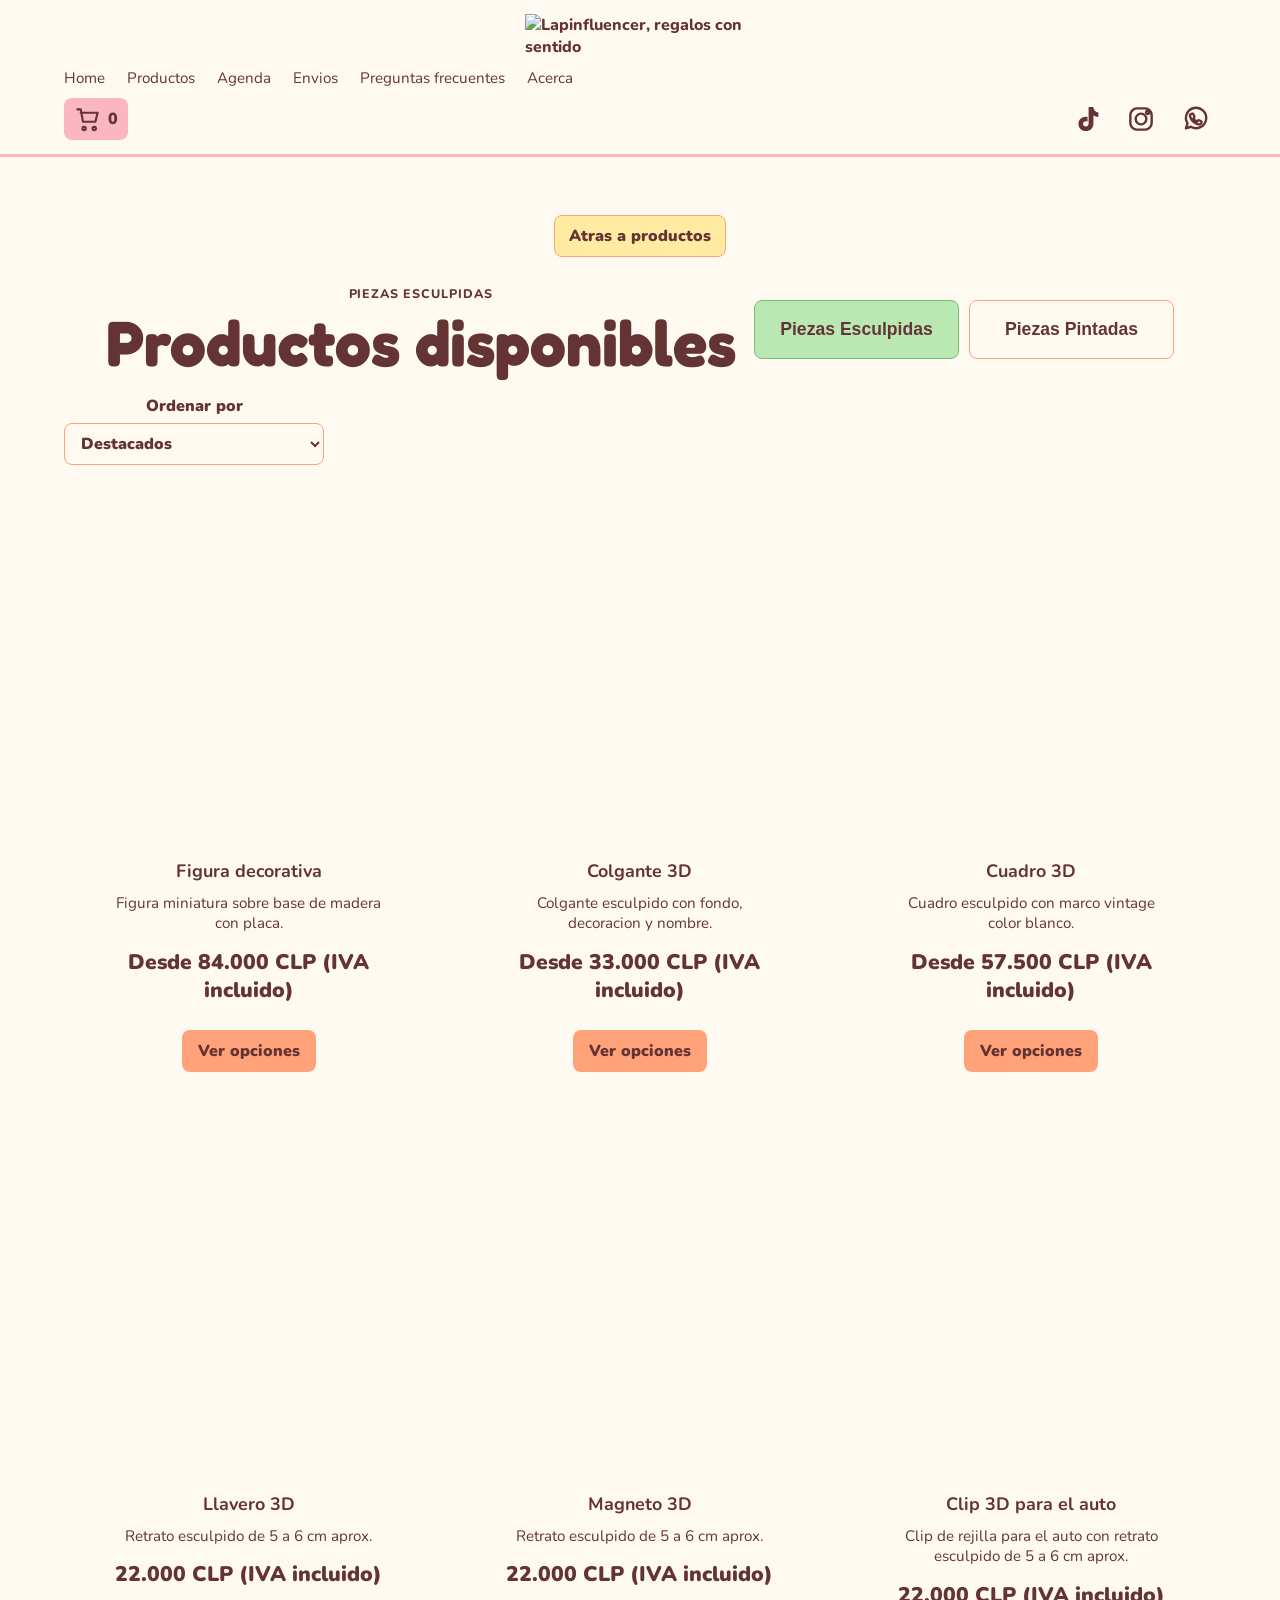
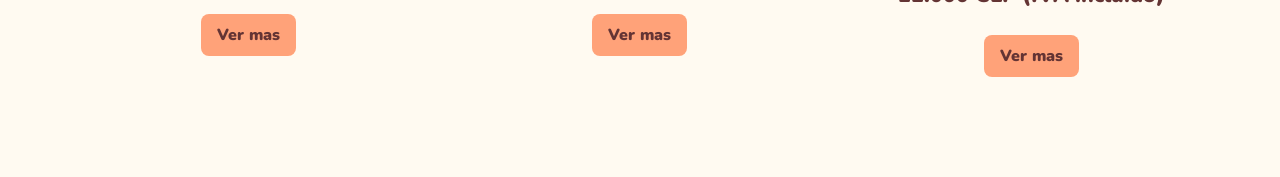
==== commit 2bb0fe62: "Add files via upload" ====
--- a/categoria.html
+++ b/categoria.html
@@ -19,7 +19,6 @@
         <a href="index.html#productos">Productos</a>
         <a href="index.html#agenda">Agenda</a>
         <a href="index.html#envios">Envios</a>
-        <a href="index.html#reviews">Reseñas</a>
         <a href="index.html#preguntas">Preguntas frecuentes</a>
         <a href="index.html#acerca">Acerca</a>
       </nav>
@@ -101,14 +100,13 @@
           <p class="cart-total" id="cart-total">Total referencial: 0 CLP</p>
           <p class="cart-final" id="cart-final">Total del pedido: 0 CLP</p>
           <p class="cart-deposit" id="cart-deposit">Abono para agendar: 0 CLP</p>
-          <label class="payment-field">
-            <span>Metodo de pago</span>
-            <select id="cart-payment">
-              <option value="">Seleccionar</option>
-              <option value="Transferencia">Transferencia</option>
-              <option value="Deposito">Deposito</option>
-              <option value="Link de pago credito">Link de pago credito</option>
-            </select>
+          <label class="coupon-field">
+            <span>Código cupón/descuento</span>
+            <div class="coupon-control">
+              <input type="text" id="cart-coupon" placeholder="Ingresa tu cupón" autocomplete="off" />
+              <button type="button" id="cart-coupon-apply">Aplicar</button>
+            </div>
+            <small id="cart-coupon-message"></small>
           </label>
           <p class="cart-warning" id="cart-warning" hidden></p>
         </div>
--- a/styles.css
+++ b/styles.css
@@ -341,15 +341,21 @@
   font-size: 1.02rem;
 }
 
-.payment-field {
-  display: grid;
-  gap: 6px;
-  color: #643434;
-  font-weight: 900;
-}
-
-.payment-field select {
-  width: 100%;
+.coupon-field {
+  display: grid;
+  gap: 7px;
+  color: #643434;
+  font-weight: 900;
+}
+
+.coupon-control {
+  display: grid;
+  grid-template-columns: 1fr auto;
+  gap: 8px;
+}
+
+.coupon-control input {
+  min-width: 0;
   min-height: 38px;
   padding: 0 10px;
   color: #643434;
@@ -358,6 +364,32 @@
   border-radius: 8px;
   font: inherit;
   text-align: center;
+  text-transform: uppercase;
+}
+
+.coupon-control button {
+  min-height: 38px;
+  padding: 0 12px;
+  color: #643434;
+  background: #ffa279;
+  border: 0;
+  border-radius: 8px;
+  font: inherit;
+  font-weight: 900;
+  cursor: pointer;
+}
+
+.coupon-field small {
+  min-height: 1.2em;
+  font-weight: 800;
+}
+
+.coupon-field.valid small {
+  color: #3f8d4f;
+}
+
+.coupon-field.invalid small {
+  color: #9a3a3a;
 }
 
 .cart-warning {
@@ -654,7 +686,6 @@
 .about,
 .faq,
 .agenda,
-.reviews-section,
 .idea-section {
   padding: 84px 5vw;
 }
@@ -664,199 +695,7 @@
   border-top: 8px solid #ffeca2;
 }
 
-.reviews-section {
-  background: #fffaf1;
-  border-top: 8px solid #fab6c2;
-}
-
-.reviews-grid {
-  display: grid;
-  grid-template-columns: repeat(3, minmax(0, 1fr));
-  gap: 22px;
-  max-width: 1040px;
-  margin: 0 auto;
-}
-
-.review-card {
-  display: grid;
-  justify-items: center;
-  gap: 12px;
-  padding: 18px;
-  text-align: center;
-  background: rgba(255, 236, 162, 0.22);
-  border: 1px solid #fab6c2;
-  border-radius: 8px;
-}
-
-.review-card img {
-  display: block;
-  width: auto;
-  max-width: 100%;
-  max-height: 180px;
-  object-fit: contain;
-}
-
-.review-stars {
-  color: #ffa279;
-  font-size: 1.25rem;
-  font-weight: 900;
-  letter-spacing: 0;
-}
-
-.review-card p {
-  margin: 0;
-  color: #643434;
-  line-height: 1.45;
-}
-
-.customer-reviews {
-  display: grid;
-  gap: 18px;
-  max-width: 1040px;
-  margin: 28px auto 0;
-}
-
-.customer-reviews h3,
-.review-form h3 {
-  margin: 0;
-  text-align: center;
-}
-
-.customer-reviews[hidden] {
-  display: none;
-}
-
-.review-form {
-  display: grid;
-  gap: 16px;
-  max-width: 820px;
-  margin: 30px auto 0;
-  padding: 22px;
-  text-align: center;
-  background: rgba(250, 182, 194, 0.22);
-  border: 1px solid #fab6c2;
-  border-radius: 8px;
-}
-
-.review-form-heading {
-  display: grid;
-  gap: 6px;
-}
-
-.review-form-heading p {
-  margin: 0;
-  line-height: 1.45;
-}
-
-.review-form-grid {
-  display: grid;
-  grid-template-columns: repeat(2, minmax(0, 1fr));
-  gap: 14px;
-}
-
-.review-form label {
-  display: grid;
-  gap: 7px;
-  text-align: left;
-}
-
-.review-form span {
-  font-weight: 800;
-}
-
-.review-form input,
-.review-form textarea {
-  width: 100%;
-  padding: 11px 12px;
-  color: #643434;
-  font: inherit;
-  background: #fffaf1;
-  border: 1px solid #fab6c2;
-  border-radius: 8px;
-}
-
-.password-field {
-  position: relative;
-  display: block;
-}
-
-.password-field input {
-  padding-right: 48px;
-}
-
-.password-toggle {
-  position: absolute;
-  top: 50%;
-  right: 8px;
-  display: grid;
-  width: 34px;
-  height: 34px;
-  padding: 0;
-  place-items: center;
-  color: #643434;
-  background: transparent;
-  border: 0;
-  cursor: pointer;
-}
-
-.password-toggle svg {
-  width: 22px;
-  height: 22px;
-  fill: none;
-  stroke: currentColor;
-  stroke-width: 2;
-  transform: translateY(-50%);
-}
-
-.rating-stars {
-  display: inline-flex;
-  gap: 5px;
-  align-items: center;
-  justify-content: flex-start;
-}
-
-.rating-stars button {
-  padding: 0;
-  color: #fab6c2;
-  background: transparent;
-  border: 0;
-  cursor: pointer;
-  font: inherit;
-  font-size: 2rem;
-  line-height: 1;
-}
-
-.rating-stars button.active {
-  color: #ffa279;
-}
-
-.review-form textarea {
-  resize: vertical;
-}
-
-.review-form .button {
-  justify-self: center;
-}
-
-.review-form-message {
-  min-height: 1.25em;
-  margin: 0;
-  font-weight: 800;
-}
-
-.review-form-message.success {
-  color: #3f8d4f;
-}
-
-.review-form-message.error {
-  color: #9a3a3a;
-}
-
 @media (max-width: 680px) {
-  .review-form-grid {
-    grid-template-columns: 1fr;
-  }
-
   .option-image-row-pair {
     grid-template-columns: 1fr;
     gap: 0;
@@ -2000,7 +1839,6 @@
 
   .product-grid,
   .option-grid,
-  .reviews-grid,
   .calendar-grid {
     grid-template-columns: repeat(2, minmax(0, 1fr));
   }
@@ -2190,7 +2028,6 @@
   }
 
   .product-grid,
-  .reviews-grid,
   .option-grid {
     gap: 32px;
   }
@@ -2513,10 +2350,6 @@
     grid-template-columns: 1fr;
   }
 
-  .reviews-grid {
-    grid-template-columns: 1fr;
-  }
-
   .agenda-type-actions {
     grid-template-columns: 1fr;
   }
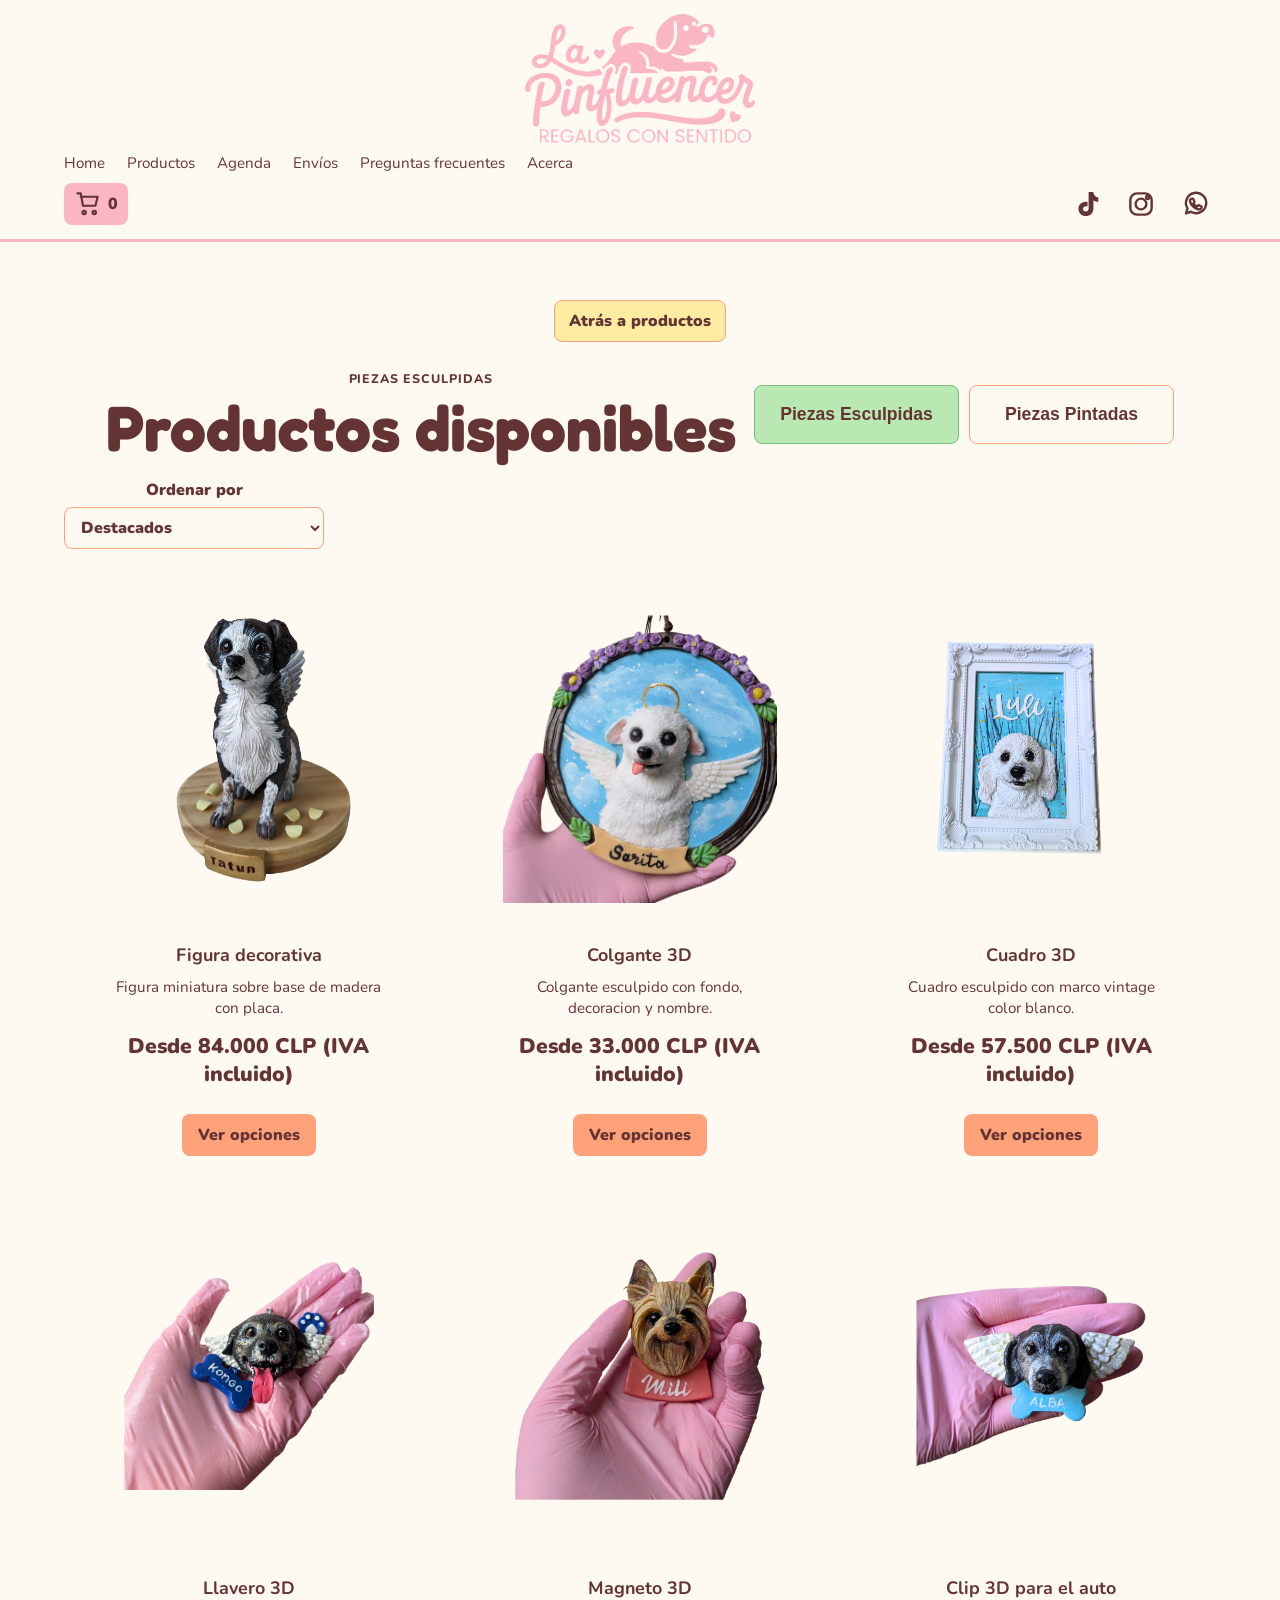
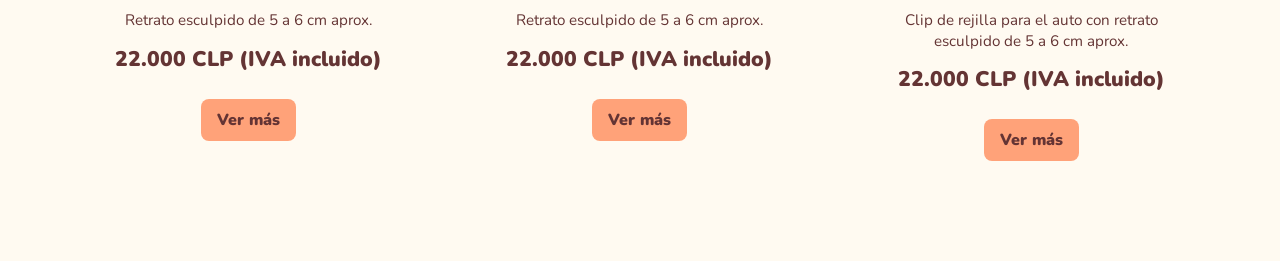
==== commit bdd8a671: "version final agenda y cupones" ====
--- a/categoria.html
+++ b/categoria.html
@@ -3,7 +3,13 @@
   <head>
     <meta charset="utf-8" />
     <meta name="viewport" content="width=device-width, initial-scale=1" />
-    <title>Categoria | Lapinfluencer</title>
+    <title>Catálogo Lapinfluencer | Productos personalizados de mascotas</title>
+    <meta name="description" content="Explora el catálogo de Lapinfluencer: piezas esculpidas y pintadas, figuras personalizadas de mascotas, retratos, tazones, llaveros y regalos hechos a mano en Chile." />
+    <meta property="og:title" content="Catálogo Lapinfluencer" />
+    <meta property="og:description" content="Regalos personalizados de mascotas en Chile: piezas esculpidas, retratos de mascotas y arte hecho a mano." />
+    <meta property="og:image" content="https://lapinfluencer.cl/assets/inicio-productos-sin-fondo.png" />
+    <meta property="og:url" content="https://lapinfluencer.cl/categoria.html" />
+    <meta property="og:type" content="website" />
     <link rel="preconnect" href="https://fonts.googleapis.com" />
     <link rel="preconnect" href="https://fonts.gstatic.com" crossorigin />
     <link href="https://fonts.googleapis.com/css2?family=Fredoka:wght@600;700&family=Nunito:wght@400;700;900&display=swap" rel="stylesheet" />
@@ -14,11 +20,11 @@
       <a class="brand" href="index.html#inicio" aria-label="Ir al inicio">
         <img class="brand-logo" src="assets/logo-lapinfluencer.png" alt="Lapinfluencer, regalos con sentido" />
       </a>
-      <nav class="top-nav" aria-label="Navegacion principal">
+      <nav class="top-nav" aria-label="Navegación principal">
         <a href="index.html#inicio">Home</a>
         <a href="index.html#productos">Productos</a>
         <a href="index.html#agenda">Agenda</a>
-        <a href="index.html#envios">Envios</a>
+        <a href="index.html#envios">Envíos</a>
         <a href="index.html#preguntas">Preguntas frecuentes</a>
         <a href="index.html#acerca">Acerca</a>
       </nav>
@@ -56,13 +62,13 @@
 
     <main>
       <section class="category-page" id="productos" aria-labelledby="current-category-title">
-        <a class="back-link" href="index.html#productos">Atras a productos</a>
+        <a class="back-link" href="index.html#productos">Atrás a productos</a>
         <div class="toolbar">
           <div>
             <p class="eyebrow" id="current-category-label">Productos</p>
             <h1 id="current-category-title">Productos disponibles</h1>
           </div>
-          <div class="category-tabs" aria-label="Cambiar categoria">
+          <div class="category-tabs" aria-label="Cambiar categoría">
             <button class="category-button active" type="button" data-category="esculpidas">
               <span>Piezas Esculpidas</span>
             </button>
@@ -81,7 +87,7 @@
           </select>
         </label>
 
-        <button class="text-button" type="button" id="back-button" hidden>Atras</button>
+        <button class="text-button" type="button" id="back-button" hidden>Atrás</button>
         <div class="product-grid" id="product-grid" aria-live="polite"></div>
         <div class="option-view" id="option-view" hidden></div>
       </section>
@@ -95,7 +101,7 @@
         </div>
         <div class="cart-items" id="cart-items"></div>
         <p class="cart-agenda" id="cart-agenda">Agenda: sin semana seleccionada.</p>
-        <p class="cart-empty" id="cart-empty">Tu carrito esta vacio.</p>
+        <p class="cart-empty" id="cart-empty">Tu carrito está vacío.</p>
         <div class="cart-summary">
           <p class="cart-total" id="cart-total">Total referencial: 0 CLP</p>
           <p class="cart-final" id="cart-final">Total del pedido: 0 CLP</p>
@@ -110,7 +116,7 @@
           </label>
           <p class="cart-warning" id="cart-warning" hidden></p>
         </div>
-        <p class="cart-note">Al agendar pedido seras redirigido a WhatsApp para coordinar los detalles.</p>
+        <p class="cart-note">Al agendar pedido serás redirigido a WhatsApp para coordinar los detalles.</p>
         <a class="button primary cart-whatsapp" id="cart-whatsapp" href="https://wa.me/56985781006" target="_blank" rel="noopener">Agendar Pedido</a>
       </div>
     </aside>
--- a/styles.css
+++ b/styles.css
@@ -683,11 +683,55 @@
 }
 
 .catalog-shell,
+.process-guide,
 .about,
 .faq,
 .agenda,
 .idea-section {
   padding: 84px 5vw;
+}
+
+.process-guide {
+  padding-top: 42px;
+  padding-bottom: 44px;
+  background: #fffaf1;
+}
+
+.process-steps {
+  display: grid;
+  grid-template-columns: repeat(4, minmax(0, 1fr));
+  gap: 10px;
+  max-width: 980px;
+  margin: 0 auto;
+  padding: 0;
+  list-style: none;
+}
+
+.process-steps li {
+  display: grid;
+  gap: 8px;
+  justify-items: center;
+  padding: 14px 10px;
+  text-align: center;
+  background: rgba(255, 236, 162, 0.48);
+  border: 1px solid #fab6c2;
+  border-radius: 8px;
+}
+
+.process-steps span {
+  display: grid;
+  width: 34px;
+  height: 34px;
+  place-items: center;
+  color: #643434;
+  background: #fab6c2;
+  border-radius: 50%;
+  font-weight: 900;
+}
+
+.process-steps strong {
+  font-size: 0.96rem;
+  line-height: 1.2;
 }
 
 .idea-section {
@@ -2243,6 +2287,82 @@
     line-height: 1.5;
   }
 
+  .process-guide {
+    padding-top: 36px;
+    padding-bottom: 36px;
+  }
+
+  .process-steps {
+    grid-template-columns: 1fr;
+    gap: 8px;
+    max-width: 420px;
+  }
+
+  .process-steps li {
+    grid-template-columns: 34px 1fr;
+    justify-items: start;
+    align-items: center;
+    padding: 10px 12px;
+    text-align: left;
+  }
+
+  .cart-panel {
+    grid-template-rows: auto minmax(80px, 1fr) auto auto auto auto;
+    padding: 14px;
+  }
+
+  .cart-header {
+    margin-bottom: 10px;
+  }
+
+  .cart-header h2 {
+    font-size: 1.55rem;
+  }
+
+  .cart-items {
+    gap: 8px;
+  }
+
+  .cart-item {
+    grid-template-columns: 1fr;
+    gap: 8px;
+    padding: 10px;
+  }
+
+  .cart-item h3 {
+    font-size: 0.92rem;
+  }
+
+  .cart-item p,
+  .cart-item span,
+  .cart-empty,
+  .cart-note,
+  .cart-agenda {
+    font-size: 0.88rem;
+    line-height: 1.3;
+  }
+
+  .cart-agenda,
+  .cart-note,
+  .cart-summary {
+    margin-top: 8px;
+    padding: 10px;
+  }
+
+  .cart-summary {
+    gap: 7px;
+    max-height: 36vh;
+  }
+
+  .coupon-control {
+    grid-template-columns: 1fr;
+  }
+
+  .cart-whatsapp {
+    width: 100%;
+    justify-content: center;
+  }
+
   .site-footer {
     grid-template-columns: 1fr;
     gap: 18px;
@@ -2309,6 +2429,7 @@
   }
 
   .catalog-shell,
+  .process-guide,
   .about,
   .faq,
   .agenda,
@@ -2317,6 +2438,20 @@
     padding-bottom: 36px;
   }
 
+  .process-steps {
+    grid-template-columns: 1fr;
+    gap: 8px;
+    max-width: 360px;
+  }
+
+  .process-steps li {
+    grid-template-columns: 34px 1fr;
+    justify-items: start;
+    align-items: center;
+    padding: 10px 12px;
+    text-align: left;
+  }
+
   .choice-icon {
     height: 145px;
   }
@@ -2357,4 +2492,61 @@
   .calendar-controls {
     grid-template-columns: 1fr;
   }
-}
+
+  .cart-panel {
+    grid-template-rows: auto minmax(80px, 1fr) auto auto auto auto;
+    padding: 14px;
+  }
+
+  .cart-header {
+    margin-bottom: 10px;
+  }
+
+  .cart-header h2 {
+    font-size: 1.55rem;
+  }
+
+  .cart-items {
+    gap: 8px;
+  }
+
+  .cart-item {
+    grid-template-columns: 1fr;
+    gap: 8px;
+    padding: 10px;
+  }
+
+  .cart-item h3 {
+    font-size: 0.92rem;
+  }
+
+  .cart-item p,
+  .cart-item span,
+  .cart-empty,
+  .cart-note,
+  .cart-agenda {
+    font-size: 0.88rem;
+    line-height: 1.3;
+  }
+
+  .cart-agenda,
+  .cart-note,
+  .cart-summary {
+    margin-top: 8px;
+    padding: 10px;
+  }
+
+  .cart-summary {
+    gap: 7px;
+    max-height: 36vh;
+  }
+
+  .coupon-control {
+    grid-template-columns: 1fr;
+  }
+
+  .cart-whatsapp {
+    width: 100%;
+    justify-content: center;
+  }
+}
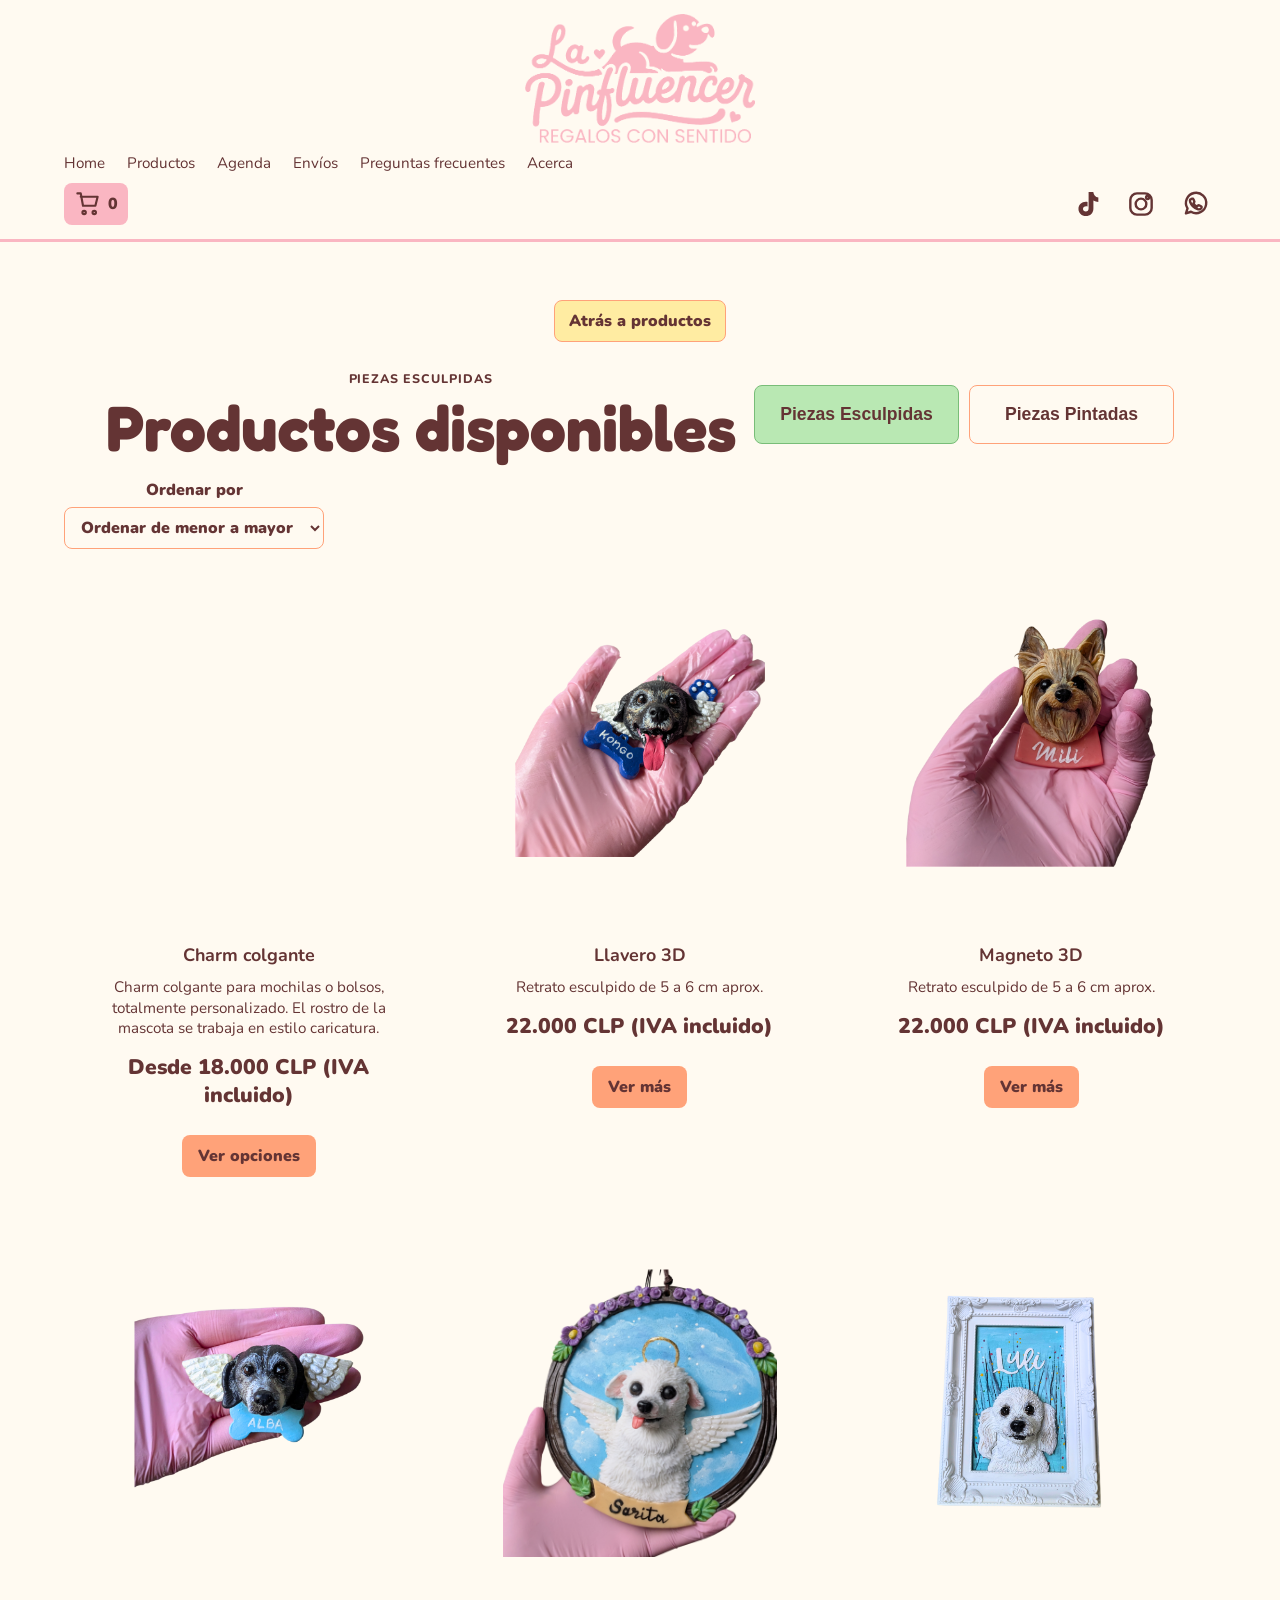
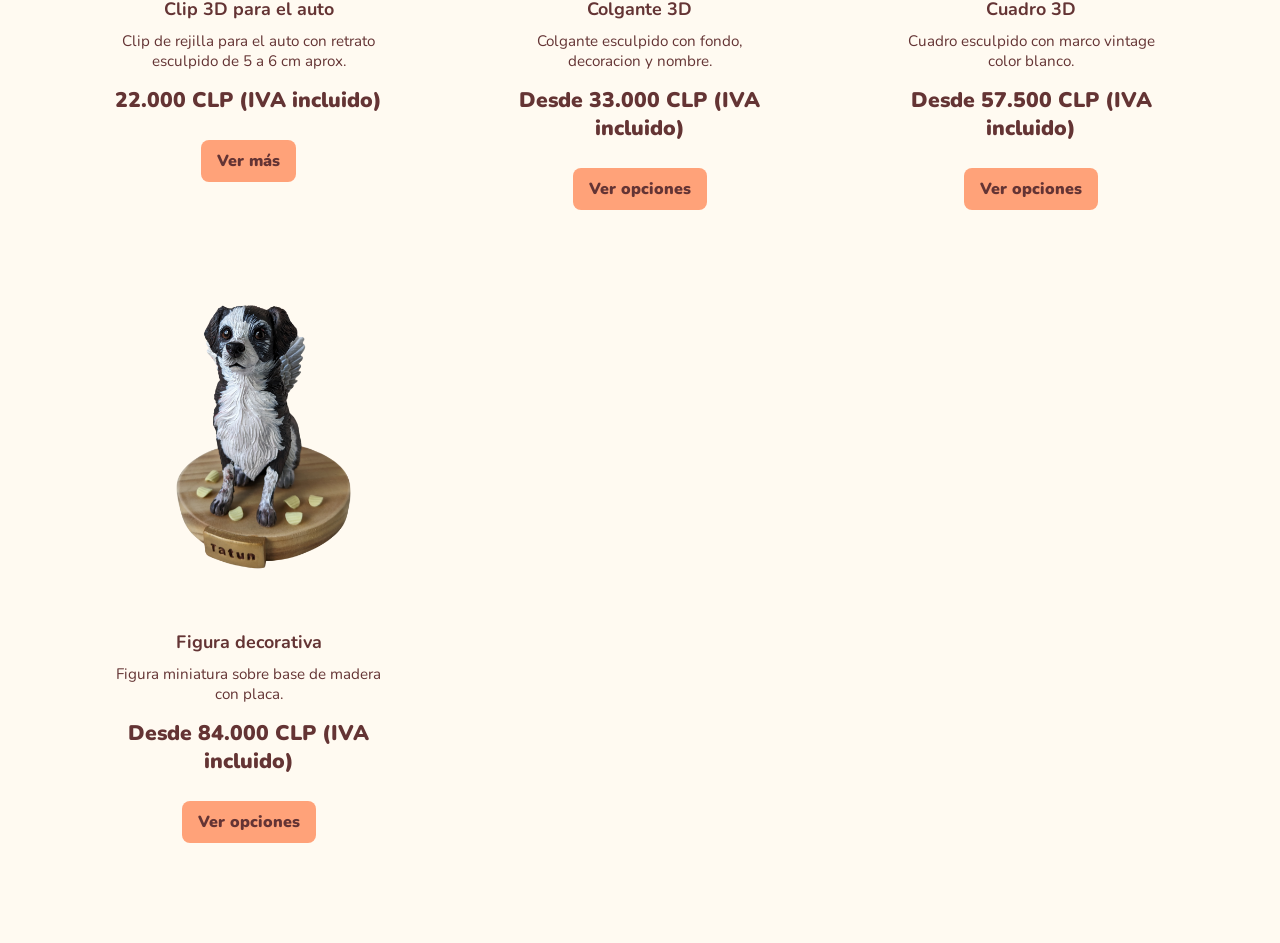
==== commit 9e1bd6d1: "Add files via upload" ====
--- a/categoria.html
+++ b/categoria.html
@@ -1,4 +1,4 @@
-<!doctype html>
+﻿<!doctype html>
 <html lang="es">
   <head>
     <meta charset="utf-8" />
@@ -82,12 +82,12 @@
           <span>Ordenar por</span>
           <select id="sort-select">
             <option value="featured">Destacados</option>
-            <option value="price-asc">Ordenar de menor a mayor</option>
+            <option value="price-asc" selected>Ordenar de menor a mayor</option>
             <option value="price-desc">Ordenar de mayor a menor</option>
           </select>
         </label>
 
-        <button class="text-button" type="button" id="back-button" hidden>Atrás</button>
+            <button class="text-button" type="button" id="back-button" hidden>Atrás</button>
         <div class="product-grid" id="product-grid" aria-live="polite"></div>
         <div class="option-view" id="option-view" hidden></div>
       </section>
@@ -100,23 +100,24 @@
           <button class="icon-button" type="button" id="cart-close-button" aria-label="Cerrar carrito">x</button>
         </div>
         <div class="cart-items" id="cart-items"></div>
-        <p class="cart-agenda" id="cart-agenda">Agenda: sin semana seleccionada.</p>
-        <p class="cart-empty" id="cart-empty">Tu carrito está vacío.</p>
+        <div class="cart-agenda" id="cart-agenda" hidden></div>
+          <p class="cart-empty" id="cart-empty">Tu carrito está vacío.</p>
         <div class="cart-summary">
           <p class="cart-total" id="cart-total">Total referencial: 0 CLP</p>
           <p class="cart-final" id="cart-final">Total del pedido: 0 CLP</p>
-          <p class="cart-deposit" id="cart-deposit">Abono para agendar: 0 CLP</p>
+          <p class="cart-deposit" id="cart-deposit" hidden></p>
           <label class="coupon-field">
             <span>Código cupón/descuento</span>
             <div class="coupon-control">
-              <input type="text" id="cart-coupon" placeholder="Ingresa tu cupón" autocomplete="off" />
+            <input type="text" id="cart-coupon" placeholder="Ingresa tu cupón" autocomplete="off" />
               <button type="button" id="cart-coupon-apply">Aplicar</button>
             </div>
             <small id="cart-coupon-message"></small>
           </label>
           <p class="cart-warning" id="cart-warning" hidden></p>
         </div>
-        <p class="cart-note">Al agendar pedido serás redirigido a WhatsApp para coordinar los detalles.</p>
+          <p class="cart-note">Al agendar pedido serás redirigido a WhatsApp para coordinar los detalles.</p>
+        <button class="button secondary cart-continue" id="cart-continue-button" type="button">Seguir comprando</button>
         <a class="button primary cart-whatsapp" id="cart-whatsapp" href="https://wa.me/56985781006" target="_blank" rel="noopener">Agendar Pedido</a>
       </div>
     </aside>
@@ -124,3 +125,4 @@
     <script src="script.js"></script>
   </body>
 </html>
+
--- a/styles.css
+++ b/styles.css
@@ -215,7 +215,7 @@
 
 .cart-panel {
   display: grid;
-  grid-template-rows: auto minmax(90px, 1fr) auto auto auto auto;
+  grid-template-rows: auto minmax(90px, 1fr) auto auto auto auto auto;
   width: min(420px, 100%);
   height: 100%;
   padding: 22px;
@@ -291,13 +291,33 @@
   line-height: 1.45;
 }
 
+.cart-continue,
+.cart-whatsapp {
+  width: 100%;
+}
+
+.cart-continue {
+  margin-top: 10px;
+}
+
 .cart-agenda {
+  display: grid;
+  gap: 8px;
   margin-top: 16px;
   padding: 12px;
   background: #fab6c2;
   border: 1px solid #ffa279;
   border-radius: 8px;
   font-weight: 900;
+}
+
+.cart-agenda strong,
+.cart-agenda span {
+  display: block;
+}
+
+.mixed-cart-action {
+  width: 100%;
 }
 
 .cart-note {
@@ -336,6 +356,10 @@
   font-weight: 900;
 }
 
+.cart-deposit {
+  display: none;
+}
+
 .cart-final,
 .cart-deposit {
   font-size: 1.02rem;
@@ -394,8 +418,8 @@
 
 .cart-warning {
   color: #643434;
-  background: #ffeca2;
-  border: 1px solid #ffa279;
+  background: #ffd5d5;
+  border: 2px solid #d65a5a;
   border-radius: 8px;
 }
 
@@ -415,6 +439,7 @@
   color: #643434;
   text-decoration: none;
   background: #ffa279;
+  border: 1px solid #d65a5a;
   border-radius: 8px;
 }
 
@@ -438,6 +463,85 @@
   pointer-events: none;
   background: #d8d0c8;
   opacity: 0.75;
+}
+
+.agenda-modal {
+  position: fixed;
+  inset: 0;
+  z-index: 45;
+  display: grid;
+  place-items: center;
+  padding: 18px;
+  background: rgba(100, 52, 52, 0.36);
+}
+
+.agenda-modal[hidden] {
+  display: none;
+}
+
+.agenda-modal-panel {
+  display: grid;
+  gap: 14px;
+  width: min(860px, 100%);
+  max-height: min(86vh, 760px);
+  padding: 18px;
+  overflow: auto;
+  background: #fffaf1;
+  border: 3px solid #fab6c2;
+  border-radius: 8px;
+  box-shadow: var(--shadow);
+}
+
+.agenda-modal-header {
+  display: flex;
+  align-items: center;
+  justify-content: space-between;
+  gap: 12px;
+}
+
+.agenda-modal-header h2 {
+  margin: 0;
+  font-size: clamp(1.35rem, 4vw, 2rem);
+}
+
+.agenda-modal-body {
+  display: grid;
+  gap: 12px;
+}
+
+.agenda-modal-status,
+.agenda-recommendation {
+  display: grid;
+  gap: 8px;
+  padding: 12px;
+  color: #643434;
+  text-align: center;
+  background: #ffeca2;
+  border: 1px solid #ffa279;
+  border-radius: 8px;
+  font-weight: 900;
+}
+
+.agenda-modal-status span,
+.agenda-recommendation p {
+  margin: 0;
+  font-weight: 800;
+}
+
+.agenda-separate-button {
+  justify-self: center;
+  color: #643434;
+  background: #fab6c2;
+  border-color: #ffa279;
+}
+
+.agenda-modal-controls {
+  justify-content: center;
+}
+
+.agenda-modal-weeks {
+  display: grid;
+  gap: 8px;
 }
 
 .hero {
@@ -707,10 +811,12 @@
   list-style: none;
 }
 
-.process-steps li {
+.process-step {
   display: grid;
   gap: 8px;
   justify-items: center;
+  align-content: center;
+  min-width: 0;
   padding: 14px 10px;
   text-align: center;
   background: rgba(255, 236, 162, 0.48);
@@ -718,8 +824,9 @@
   border-radius: 8px;
 }
 
-.process-steps span {
-  display: grid;
+.process-number {
+  display: grid;
+  flex: 0 0 auto;
   width: 34px;
   height: 34px;
   place-items: center;
@@ -729,9 +836,12 @@
   font-weight: 900;
 }
 
-.process-steps strong {
+.process-text {
+  display: block;
+  min-width: 0;
   font-size: 0.96rem;
   line-height: 1.2;
+  overflow-wrap: anywhere;
 }
 
 .idea-section {
@@ -1223,7 +1333,8 @@
 }
 
 .color-choice,
-.variant-choice {
+.variant-choice,
+.quantity-choice {
   display: grid;
   gap: 6px;
   color: #643434;
@@ -1231,7 +1342,8 @@
 }
 
 .color-choice select,
-.variant-choice select {
+.variant-choice select,
+.quantity-choice input {
   min-height: 42px;
   width: 100%;
   color: #643434;
@@ -1240,6 +1352,13 @@
   border-radius: 8px;
   padding: 0 12px;
   font: inherit;
+}
+
+.quantity-price {
+  margin: 0;
+  color: #643434;
+  font-weight: 900;
+  text-align: center;
 }
 
 .addon-choice {
@@ -2298,7 +2417,8 @@
     max-width: 420px;
   }
 
-  .process-steps li {
+  .process-step {
+    display: grid;
     grid-template-columns: 34px 1fr;
     justify-items: start;
     align-items: center;
@@ -2361,6 +2481,21 @@
   .cart-whatsapp {
     width: 100%;
     justify-content: center;
+  }
+
+  .agenda-modal {
+    align-items: end;
+    padding: 10px;
+  }
+
+  .agenda-modal-panel {
+    width: 100%;
+    max-height: 88vh;
+    padding: 14px;
+  }
+
+  .agenda-modal .calendar-week {
+    grid-template-columns: 1fr;
   }
 
   .site-footer {
@@ -2444,7 +2579,8 @@
     max-width: 360px;
   }
 
-  .process-steps li {
+  .process-step {
+    display: grid;
     grid-template-columns: 34px 1fr;
     justify-items: start;
     align-items: center;
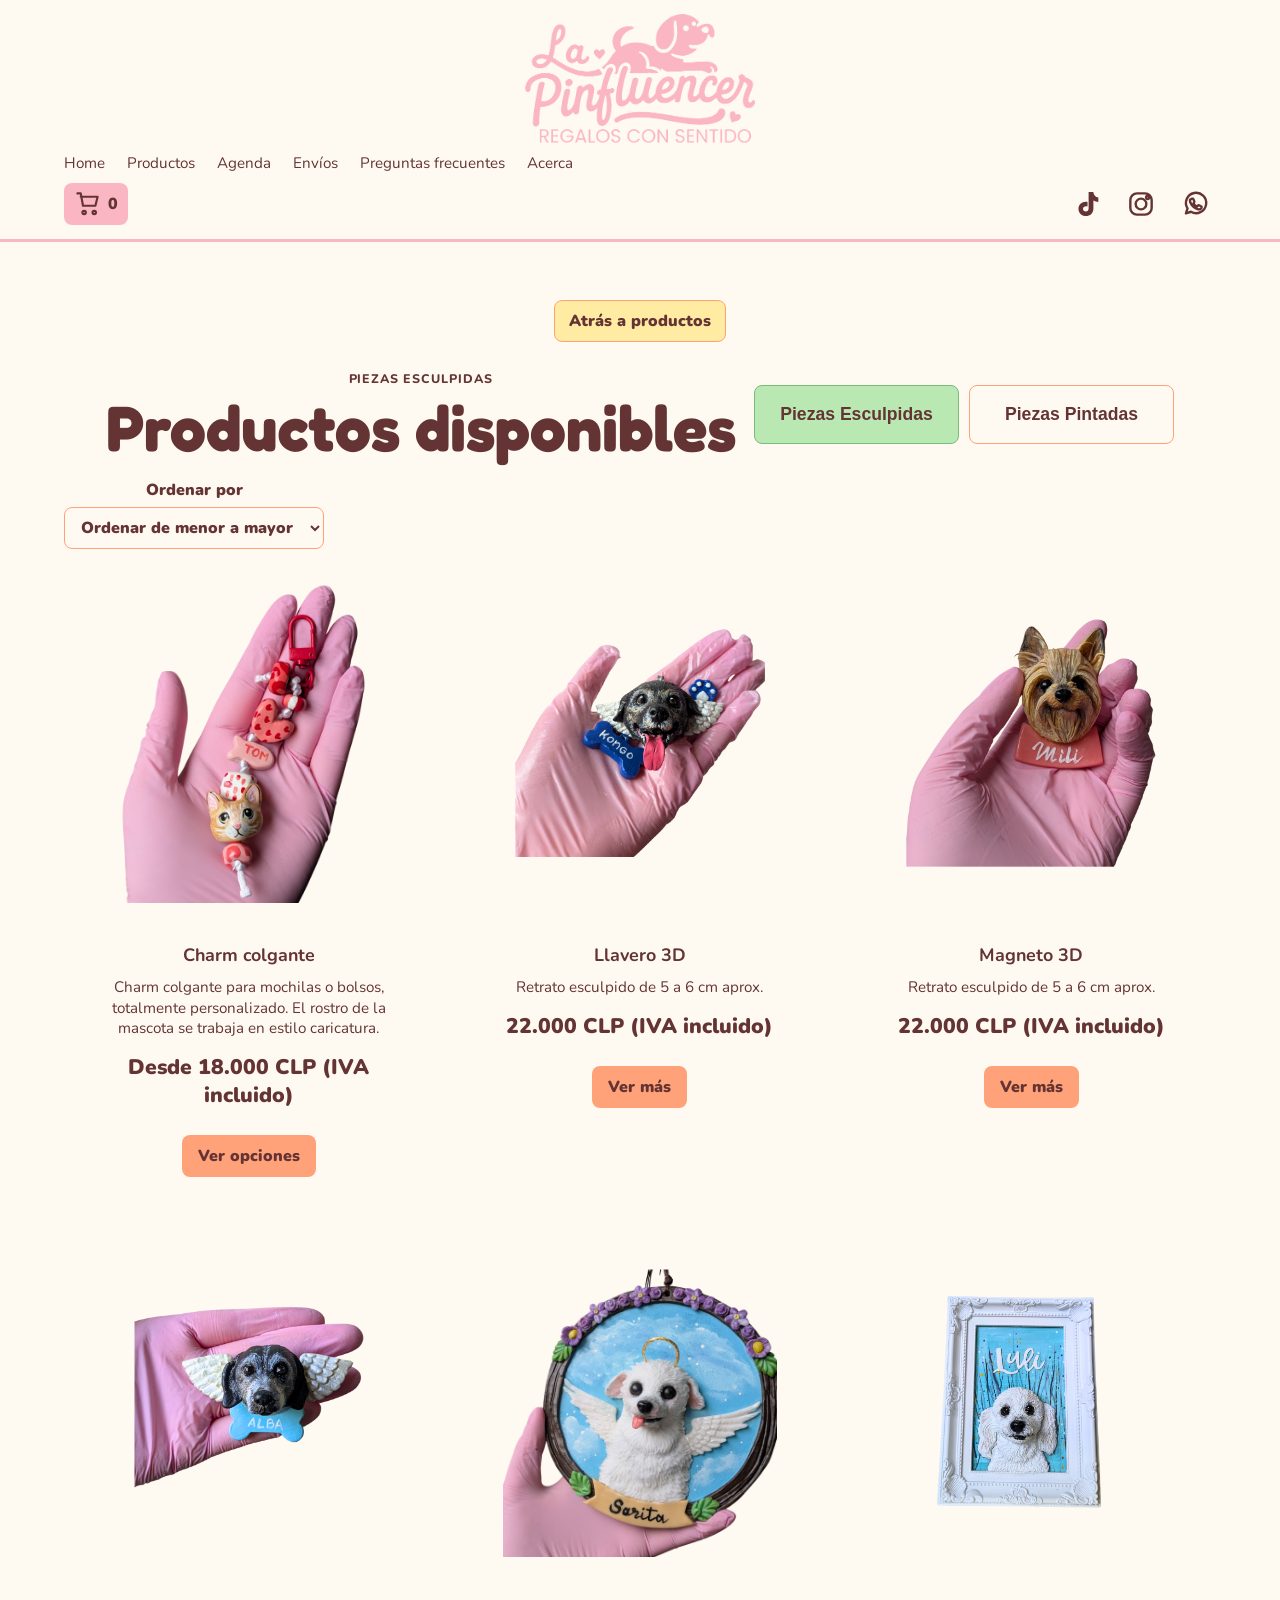
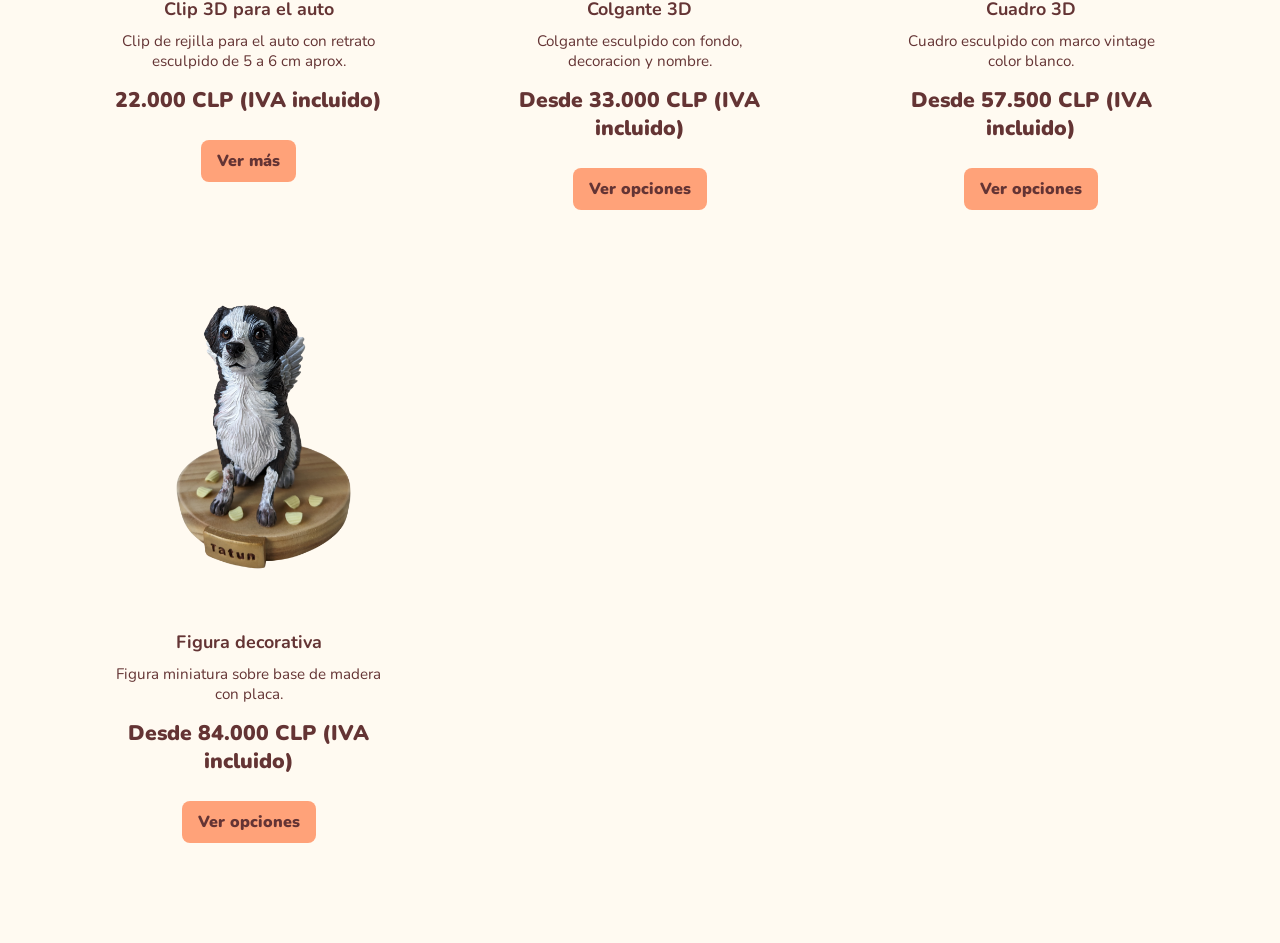
==== commit bc168dc4: "Add files via upload" ====
--- a/categoria.html
+++ b/categoria.html
@@ -13,7 +13,7 @@
     <link rel="preconnect" href="https://fonts.googleapis.com" />
     <link rel="preconnect" href="https://fonts.gstatic.com" crossorigin />
     <link href="https://fonts.googleapis.com/css2?family=Fredoka:wght@600;700&family=Nunito:wght@400;700;900&display=swap" rel="stylesheet" />
-    <link rel="stylesheet" href="styles.css" />
+    <link rel="stylesheet" href="styles.css?v=cartqty2" />
   </head>
   <body>
     <header class="site-header">
@@ -122,7 +122,7 @@
       </div>
     </aside>
 
-    <script src="script.js"></script>
+    <script src="script.js?v=cartqty2"></script>
   </body>
 </html>
 
--- a/styles.css
+++ b/styles.css
@@ -291,6 +291,42 @@
   line-height: 1.45;
 }
 
+.cart-quantity {
+  display: inline-grid;
+  grid-template-columns: 34px 42px 34px;
+  align-items: center;
+  gap: 6px;
+  margin-top: 8px;
+}
+
+.cart-quantity button {
+  width: 34px;
+  height: 34px;
+  color: #643434;
+  background: #fab6c2;
+  border: 1px solid #ffa279;
+  border-radius: 999px;
+  font: inherit;
+  font-weight: 900;
+  cursor: pointer;
+}
+
+.cart-quantity strong {
+  display: grid;
+  min-height: 34px;
+  place-items: center;
+  color: #643434;
+  background: #fffaf1;
+  border: 1px solid #ffa279;
+  border-radius: 8px;
+  font-weight: 900;
+}
+
+.cart-quantity button:hover,
+.cart-quantity button:focus-visible {
+  background: #ffa279;
+}
+
 .cart-continue,
 .cart-whatsapp {
   width: 100%;
@@ -1361,6 +1397,59 @@
   text-align: center;
 }
 
+.product-quantity-choice {
+  display: grid;
+  gap: 8px;
+  color: #643434;
+  font-weight: 900;
+  text-align: center;
+}
+
+.quantity-stepper {
+  display: inline-grid;
+  grid-template-columns: 42px minmax(54px, 72px) 44px 42px;
+  align-items: center;
+  justify-content: center;
+  gap: 6px;
+  margin: 0 auto;
+}
+
+.quantity-stepper input {
+  position: absolute;
+  width: 1px;
+  height: 1px;
+  opacity: 0;
+  pointer-events: none;
+}
+
+.quantity-stepper strong {
+  display: grid;
+  min-height: 42px;
+  place-items: center;
+  color: #643434;
+  background: #fffaf1;
+  border: 1px solid #ffa279;
+  border-radius: 8px;
+  font: inherit;
+}
+
+.quantity-step-button {
+  width: 42px;
+  height: 42px;
+  color: #643434;
+  background: #fab6c2;
+  border: 1px solid #ffa279;
+  border-radius: 999px;
+  font: inherit;
+  font-weight: 900;
+  cursor: pointer;
+}
+
+.quantity-step-button:hover,
+.quantity-step-button:focus-visible {
+  background: #ffa279;
+}
+
 .addon-choice {
   display: grid;
   gap: 8px;
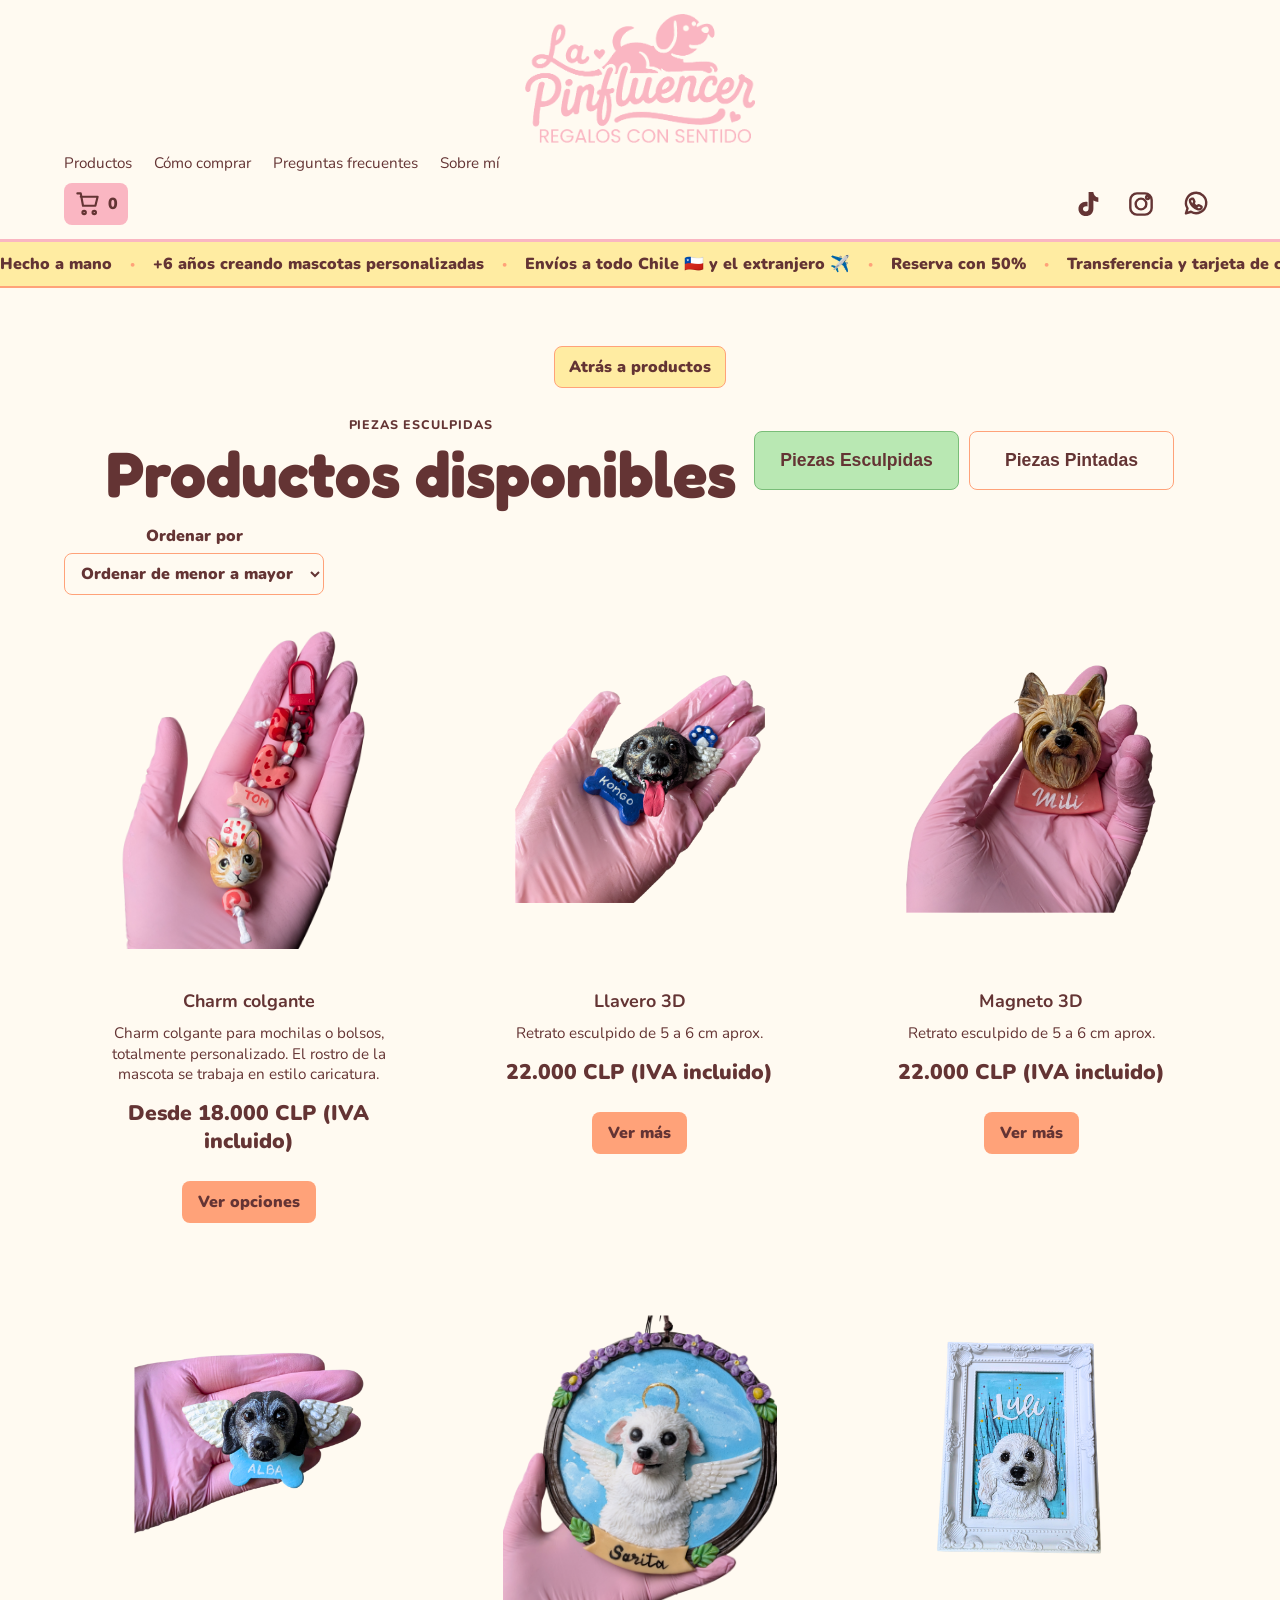
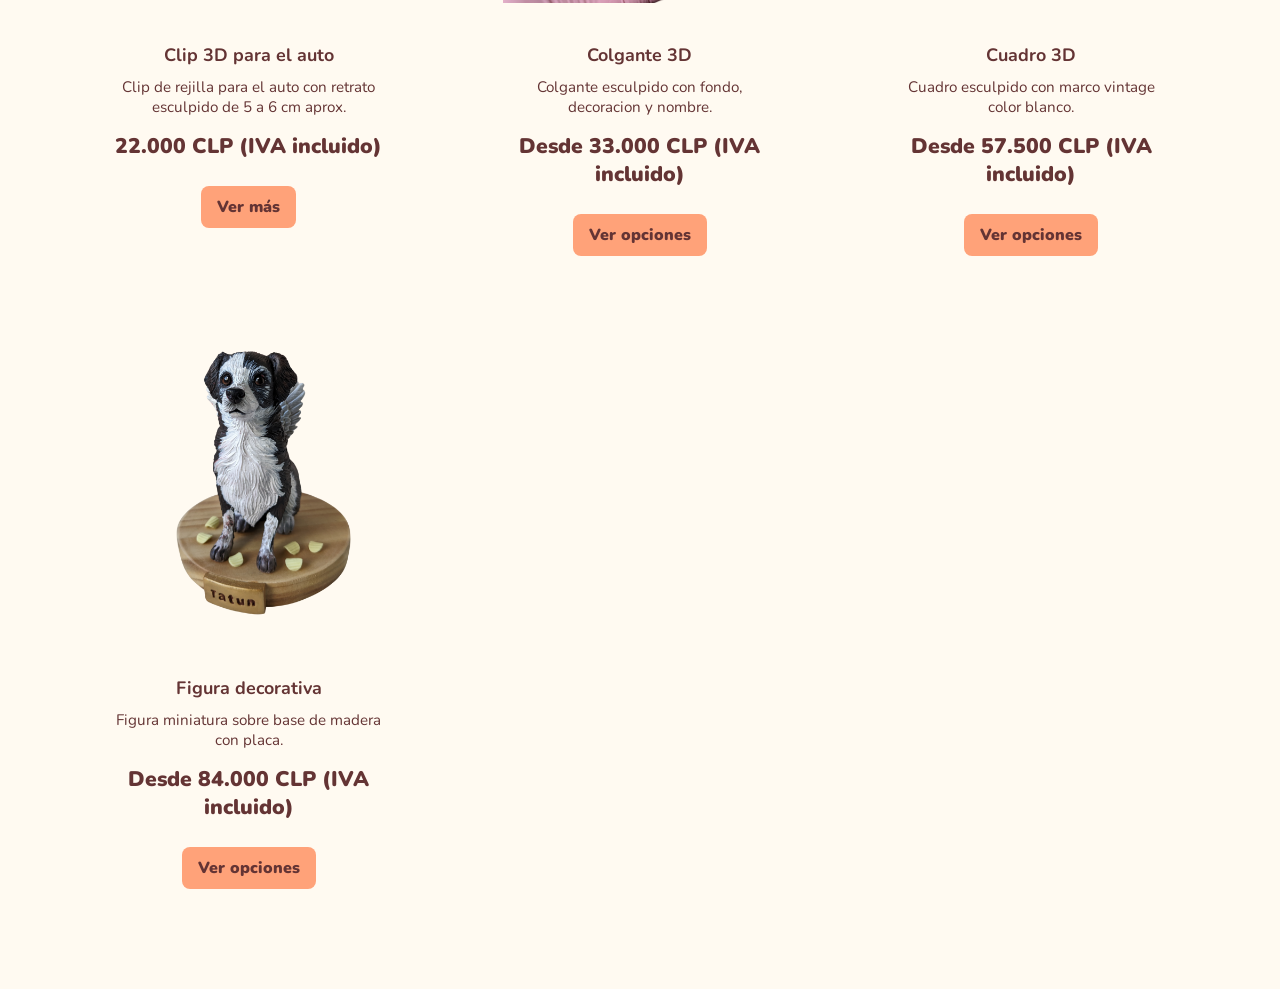
==== commit c30011aa: "Add files via upload" ====
--- a/categoria.html
+++ b/categoria.html
@@ -13,7 +13,7 @@
     <link rel="preconnect" href="https://fonts.googleapis.com" />
     <link rel="preconnect" href="https://fonts.gstatic.com" crossorigin />
     <link href="https://fonts.googleapis.com/css2?family=Fredoka:wght@600;700&family=Nunito:wght@400;700;900&display=swap" rel="stylesheet" />
-    <link rel="stylesheet" href="styles.css?v=cartqty2" />
+    <link rel="stylesheet" href="styles.css?v=claridad1" />
   </head>
   <body>
     <header class="site-header">
@@ -21,12 +21,10 @@
         <img class="brand-logo" src="assets/logo-lapinfluencer.png" alt="Lapinfluencer, regalos con sentido" />
       </a>
       <nav class="top-nav" aria-label="Navegación principal">
-        <a href="index.html#inicio">Home</a>
         <a href="index.html#productos">Productos</a>
-        <a href="index.html#agenda">Agenda</a>
-        <a href="index.html#envios">Envíos</a>
+        <a href="index.html#como-comprar">Cómo comprar</a>
         <a href="index.html#preguntas">Preguntas frecuentes</a>
-        <a href="index.html#acerca">Acerca</a>
+        <a href="index.html#acerca">Sobre mí</a>
       </nav>
       <div class="header-actions">
         <button class="cart-button" type="button" id="cart-open-button" aria-label="Abrir carrito">
@@ -59,6 +57,33 @@
         </div>
       </div>
     </header>
+    <div class="trust-ticker" aria-label="Información importante de compra">
+      <div class="trust-ticker-track">
+        <span>Hecho a mano</span>
+        <span class="ticker-dot" aria-hidden="true">·</span>
+        <span>+6 años creando mascotas personalizadas</span>
+        <span class="ticker-dot" aria-hidden="true">·</span>
+        <span>Envíos a todo Chile &#127464;&#127473; y el extranjero &#9992;&#65039;</span>
+        <span class="ticker-dot" aria-hidden="true">·</span>
+        <span>Reserva con 50%</span>
+        <span class="ticker-dot" aria-hidden="true">·</span>
+        <span>Transferencia y tarjeta de crédito</span>
+        <span class="ticker-dot" aria-hidden="true">·</span>
+        <span>Atención directa por WhatsApp</span>
+        <span class="ticker-dot" aria-hidden="true">·</span>
+        <span>Hecho a mano</span>
+        <span class="ticker-dot" aria-hidden="true">·</span>
+        <span>+6 años creando mascotas personalizadas</span>
+        <span class="ticker-dot" aria-hidden="true">·</span>
+        <span>Envíos a todo Chile &#127464;&#127473; y el extranjero &#9992;&#65039;</span>
+        <span class="ticker-dot" aria-hidden="true">·</span>
+        <span>Reserva con 50%</span>
+        <span class="ticker-dot" aria-hidden="true">·</span>
+        <span>Transferencia y tarjeta de crédito</span>
+        <span class="ticker-dot" aria-hidden="true">·</span>
+        <span>Atención directa por WhatsApp</span>
+      </div>
+    </div>
 
     <main>
       <section class="category-page" id="productos" aria-labelledby="current-category-title">
@@ -103,7 +128,7 @@
         <div class="cart-agenda" id="cart-agenda" hidden></div>
           <p class="cart-empty" id="cart-empty">Tu carrito está vacío.</p>
         <div class="cart-summary">
-          <p class="cart-total" id="cart-total">Total referencial: 0 CLP</p>
+          <p class="cart-total" id="cart-total">Descuento aplicado: 0 CLP</p>
           <p class="cart-final" id="cart-final">Total del pedido: 0 CLP</p>
           <p class="cart-deposit" id="cart-deposit" hidden></p>
           <label class="coupon-field">
@@ -116,13 +141,13 @@
           </label>
           <p class="cart-warning" id="cart-warning" hidden></p>
         </div>
-          <p class="cart-note">Al agendar pedido serás redirigido a WhatsApp para coordinar los detalles.</p>
+          <p class="cart-note">No realizarás ningún pago todavía. Primero confirmaremos los detalles de tu pedido por WhatsApp.</p>
         <button class="button secondary cart-continue" id="cart-continue-button" type="button">Seguir comprando</button>
-        <a class="button primary cart-whatsapp" id="cart-whatsapp" href="https://wa.me/56985781006" target="_blank" rel="noopener">Agendar Pedido</a>
+        <a class="button primary cart-whatsapp" id="cart-whatsapp" href="https://wa.me/56985781006" target="_blank" rel="noopener">Continuar y agendar por WhatsApp</a>
       </div>
     </aside>
 
-    <script src="script.js?v=cartqty2"></script>
+    <script src="script.js?v=claridad1"></script>
   </body>
 </html>
 
--- a/styles.css
+++ b/styles.css
@@ -571,6 +571,43 @@
   border-color: #ffa279;
 }
 
+.trust-ticker {
+  width: 100%;
+  overflow: hidden;
+  color: #643434;
+  background: #ffeca2;
+  border-bottom: 2px solid #ffa279;
+}
+
+.trust-ticker-track {
+  display: flex;
+  width: max-content;
+  gap: 18px;
+  align-items: center;
+  padding: 9px 0;
+  animation: trustTicker 26s linear infinite;
+  white-space: nowrap;
+}
+
+.trust-ticker span {
+  font-weight: 900;
+}
+
+.trust-ticker .ticker-dot {
+  color: #ffa279;
+  font-size: 1.2rem;
+}
+
+@keyframes trustTicker {
+  from {
+    transform: translateX(0);
+  }
+
+  to {
+    transform: translateX(-50%);
+  }
+}
+
 .agenda-modal-controls {
   justify-content: center;
 }
@@ -601,6 +638,13 @@
   color: #643434;
   font-weight: 900;
   text-transform: uppercase;
+}
+
+.hero-subtitle mark {
+  color: #643434;
+  background: #ffeca2;
+  border-radius: 8px;
+  padding: 0 0.22em;
 }
 
 .monthly-spots {
@@ -675,6 +719,14 @@
   letter-spacing: 0;
 }
 
+.hero-handmade {
+  display: block;
+  margin-top: 8px;
+  font-size: clamp(1.35rem, 3vw, 2.35rem);
+  font-weight: 600;
+  text-transform: none;
+}
+
 h2 {
   margin-bottom: 12px;
   font-size: clamp(2rem, 4vw, 3.8rem);
@@ -735,10 +787,11 @@
 }
 
 .hero-actions {
+  grid-column: 1 / -1;
   flex-wrap: wrap;
   justify-content: center;
   gap: 12px;
-  margin-top: 28px;
+  margin-top: 0;
 }
 
 .button,
@@ -824,6 +877,7 @@
 
 .catalog-shell,
 .process-guide,
+.trust-section,
 .about,
 .faq,
 .agenda,
@@ -878,6 +932,45 @@
   font-size: 0.96rem;
   line-height: 1.2;
   overflow-wrap: anywhere;
+}
+
+.process-step small {
+  display: block;
+  max-width: 190px;
+  color: #643434;
+  font-size: 0.9rem;
+  line-height: 1.35;
+}
+
+.trust-section {
+  padding-top: 28px;
+  padding-bottom: 28px;
+  background: #fffaf1;
+}
+
+.trust-grid {
+  display: grid;
+  grid-template-columns: repeat(5, minmax(0, 1fr));
+  gap: 10px;
+  max-width: 1040px;
+  margin: 0 auto;
+}
+
+.trust-grid div {
+  display: grid;
+  min-height: 96px;
+  place-items: center;
+  padding: 14px 12px;
+  color: #643434;
+  text-align: center;
+  background: rgba(255, 236, 162, 0.58);
+  border: 1px solid #ffa279;
+  border-radius: 8px;
+}
+
+.trust-grid strong {
+  font-weight: 900;
+  line-height: 1.25;
 }
 
 .idea-section {
@@ -1148,6 +1241,20 @@
   flex: 0 0 auto;
 }
 
+.product-image-link {
+  color: inherit;
+  background: transparent;
+  border: 0;
+  cursor: pointer;
+  font: inherit;
+}
+
+.product-image-link:focus-visible {
+  outline: 2px solid #ffa279;
+  outline-offset: 6px;
+  border-radius: 8px;
+}
+
 .product-card:nth-child(2n) .product-image {
   background: transparent;
 }
@@ -2515,6 +2622,20 @@
     text-align: left;
   }
 
+  .process-step small {
+    grid-column: 2;
+    max-width: none;
+  }
+
+  .trust-grid {
+    grid-template-columns: 1fr;
+    max-width: 420px;
+  }
+
+  .trust-grid div {
+    min-height: 64px;
+  }
+
   .cart-panel {
     grid-template-rows: auto minmax(80px, 1fr) auto auto auto auto;
     padding: 14px;
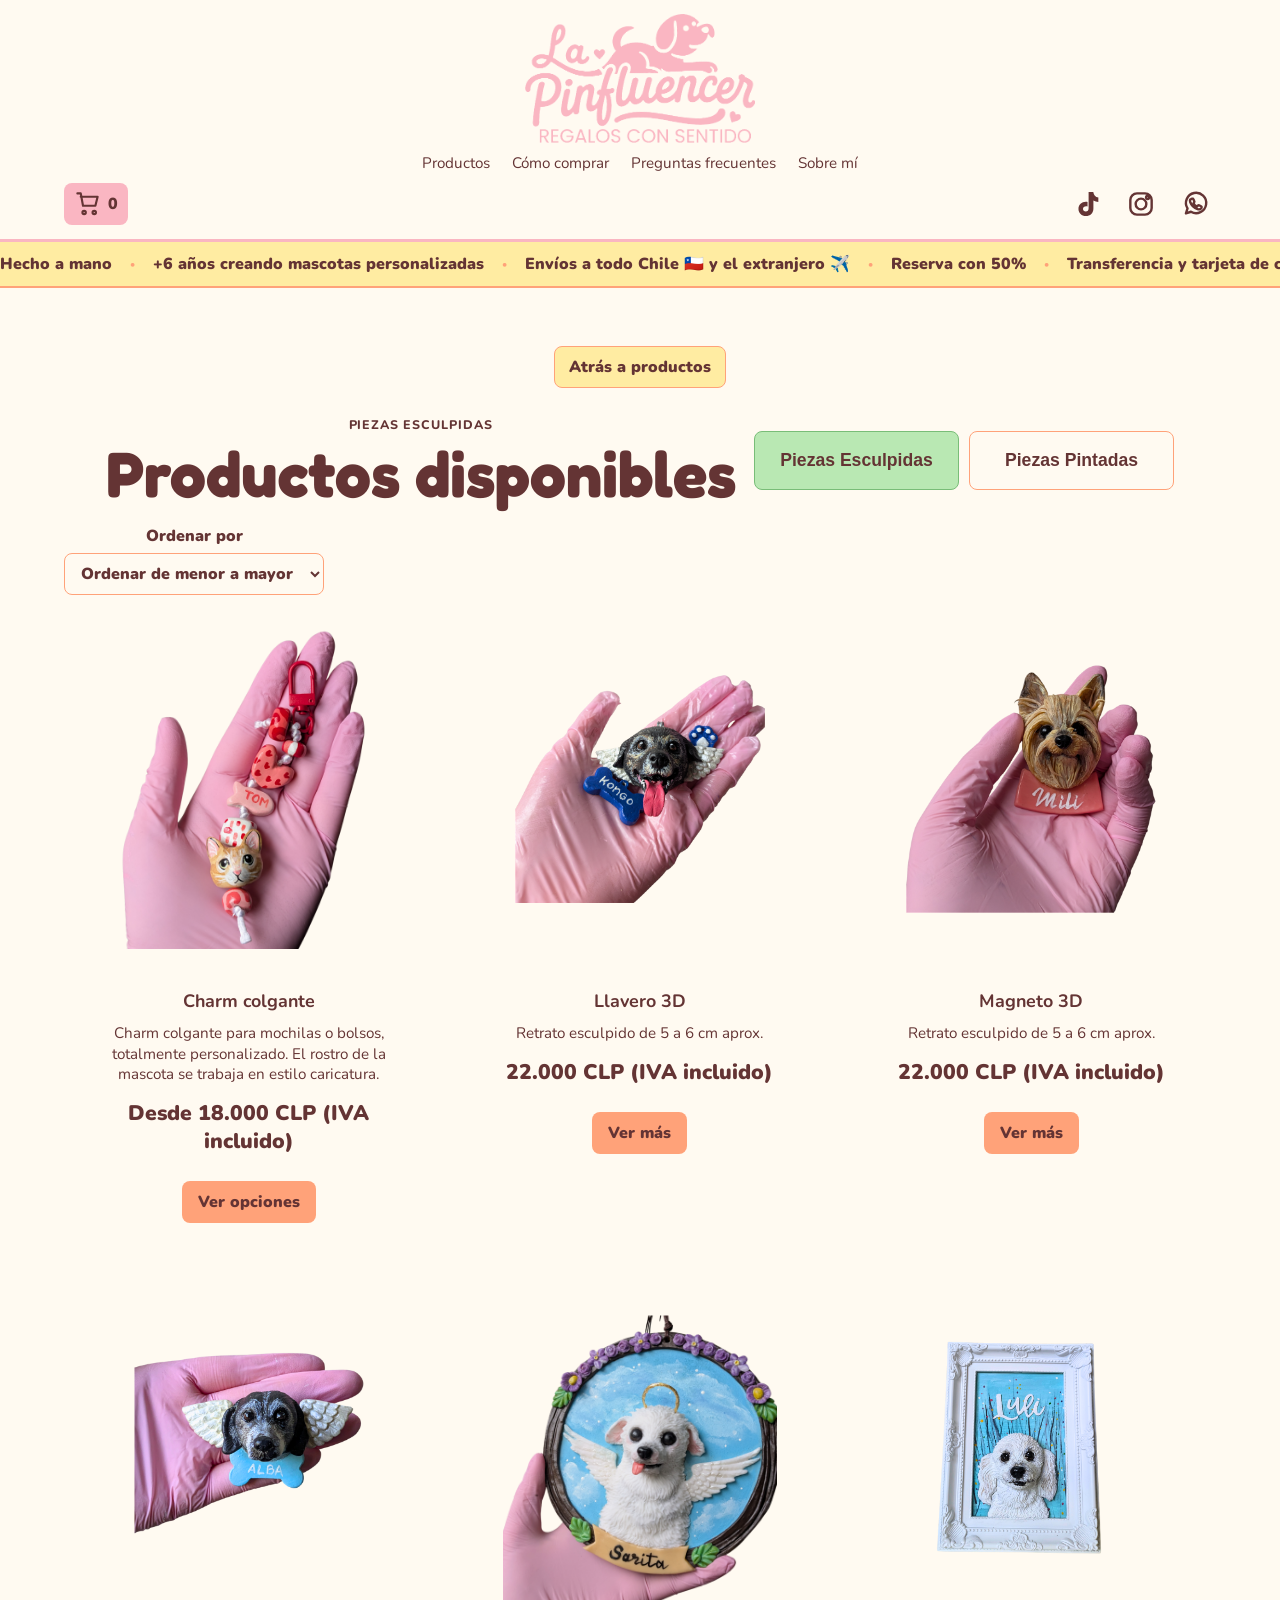
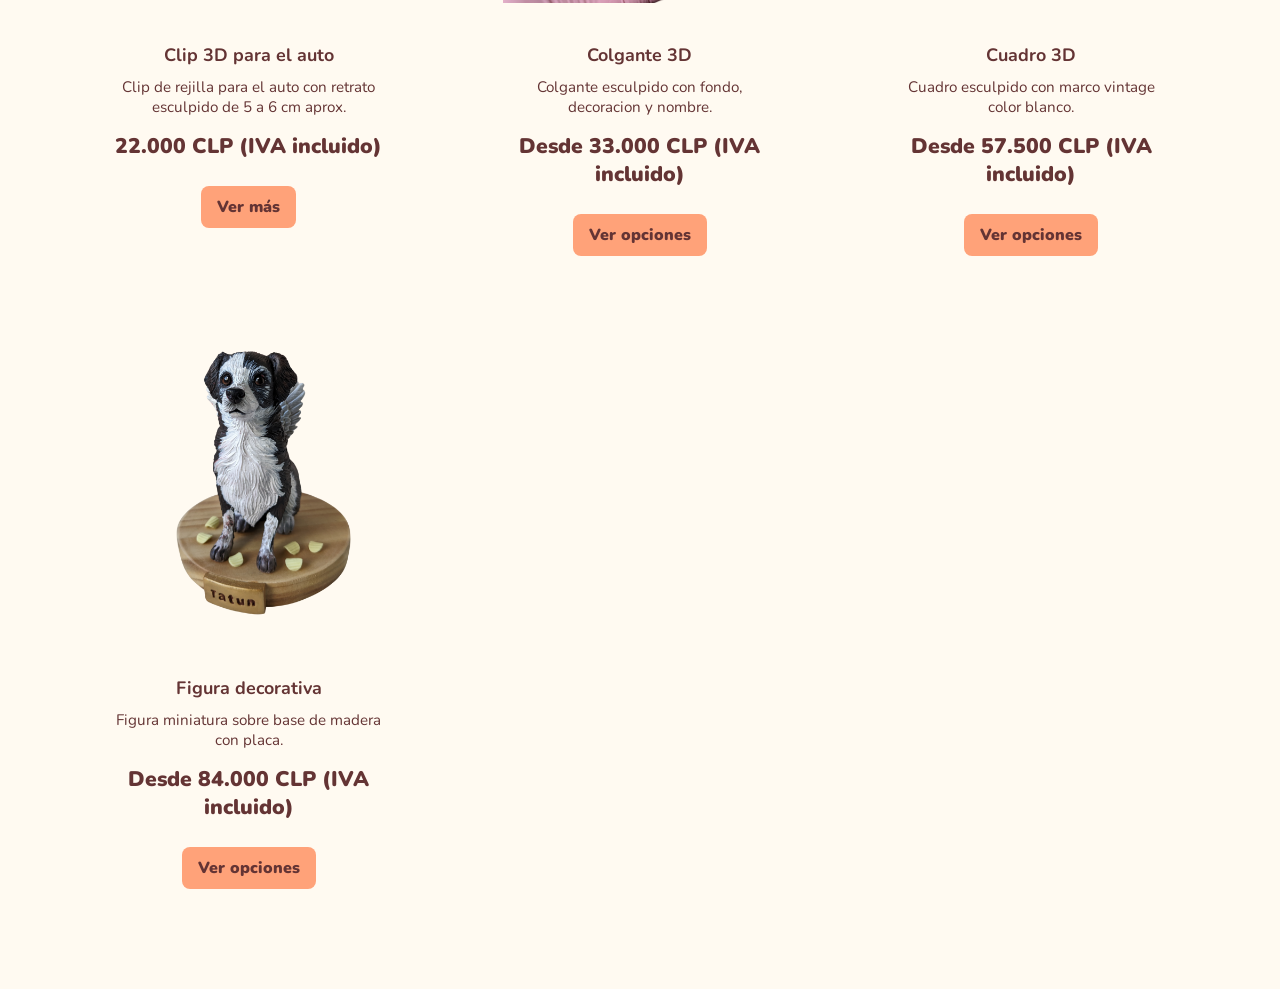
==== commit 494f2f86: "Add files via upload" ====
--- a/categoria.html
+++ b/categoria.html
@@ -124,6 +124,7 @@
           <h2>Carrito</h2>
           <button class="icon-button" type="button" id="cart-close-button" aria-label="Cerrar carrito">x</button>
         </div>
+        <p class="cart-added-message" id="cart-added-message" hidden>Producto agregado al carrito</p>
         <div class="cart-items" id="cart-items"></div>
         <div class="cart-agenda" id="cart-agenda" hidden></div>
           <p class="cart-empty" id="cart-empty">Tu carrito está vacío.</p>
@@ -142,12 +143,14 @@
           <p class="cart-warning" id="cart-warning" hidden></p>
         </div>
           <p class="cart-note">No realizarás ningún pago todavía. Primero confirmaremos los detalles de tu pedido por WhatsApp.</p>
-        <button class="button secondary cart-continue" id="cart-continue-button" type="button">Seguir comprando</button>
-        <a class="button primary cart-whatsapp" id="cart-whatsapp" href="https://wa.me/56985781006" target="_blank" rel="noopener">Continuar y agendar por WhatsApp</a>
+        <div class="cart-actions" aria-label="Acciones del carrito">
+          <button class="button secondary cart-continue" id="cart-continue-button" type="button">Seguir comprando</button>
+          <a class="button primary cart-whatsapp" id="cart-whatsapp" href="https://wa.me/56985781006" target="_blank" rel="noopener">Finalizar compra</a>
+        </div>
       </div>
     </aside>
 
-    <script src="script.js?v=claridad1"></script>
+    <script type="module" src="script.js?v=precios1"></script>
   </body>
 </html>
 
--- a/styles.css
+++ b/styles.css
@@ -110,6 +110,7 @@
 .top-nav {
   grid-area: nav;
   width: 100%;
+  justify-content: center;
   gap: 22px;
   color: var(--muted);
   font-size: 0.95rem;
@@ -214,12 +215,14 @@
 }
 
 .cart-panel {
-  display: grid;
-  grid-template-rows: auto minmax(90px, 1fr) auto auto auto auto auto;
+  display: flex;
+  flex-direction: column;
   width: min(420px, 100%);
-  height: 100%;
+  min-height: 100%;
+  max-height: 100vh;
   padding: 22px;
-  overflow: hidden;
+  overflow-x: hidden;
+  overflow-y: auto;
   background: #fffaf1;
   border-left: 6px solid #fab6c2;
   box-shadow: var(--shadow);
@@ -257,9 +260,9 @@
   align-content: start;
   align-items: start;
   gap: 12px;
-  min-height: 0;
+  min-height: auto;
   padding-right: 4px;
-  overflow: auto;
+  overflow: visible;
 }
 
 .cart-item {
@@ -370,8 +373,8 @@
   gap: 10px;
   margin-top: 12px;
   padding: 12px;
-  max-height: 44vh;
-  overflow: auto;
+  max-height: none;
+  overflow: visible;
   text-align: center;
   background: rgba(250, 182, 194, 0.32);
   border: 1px solid #fab6c2;
@@ -2637,7 +2640,6 @@
   }
 
   .cart-panel {
-    grid-template-rows: auto minmax(80px, 1fr) auto auto auto auto;
     padding: 14px;
   }
 
@@ -2681,7 +2683,7 @@
 
   .cart-summary {
     gap: 7px;
-    max-height: 36vh;
+    max-height: none;
   }
 
   .coupon-control {
@@ -2840,7 +2842,6 @@
   }
 
   .cart-panel {
-    grid-template-rows: auto minmax(80px, 1fr) auto auto auto auto;
     padding: 14px;
   }
 
@@ -2884,7 +2885,7 @@
 
   .cart-summary {
     gap: 7px;
-    max-height: 36vh;
+    max-height: none;
   }
 
   .coupon-control {
